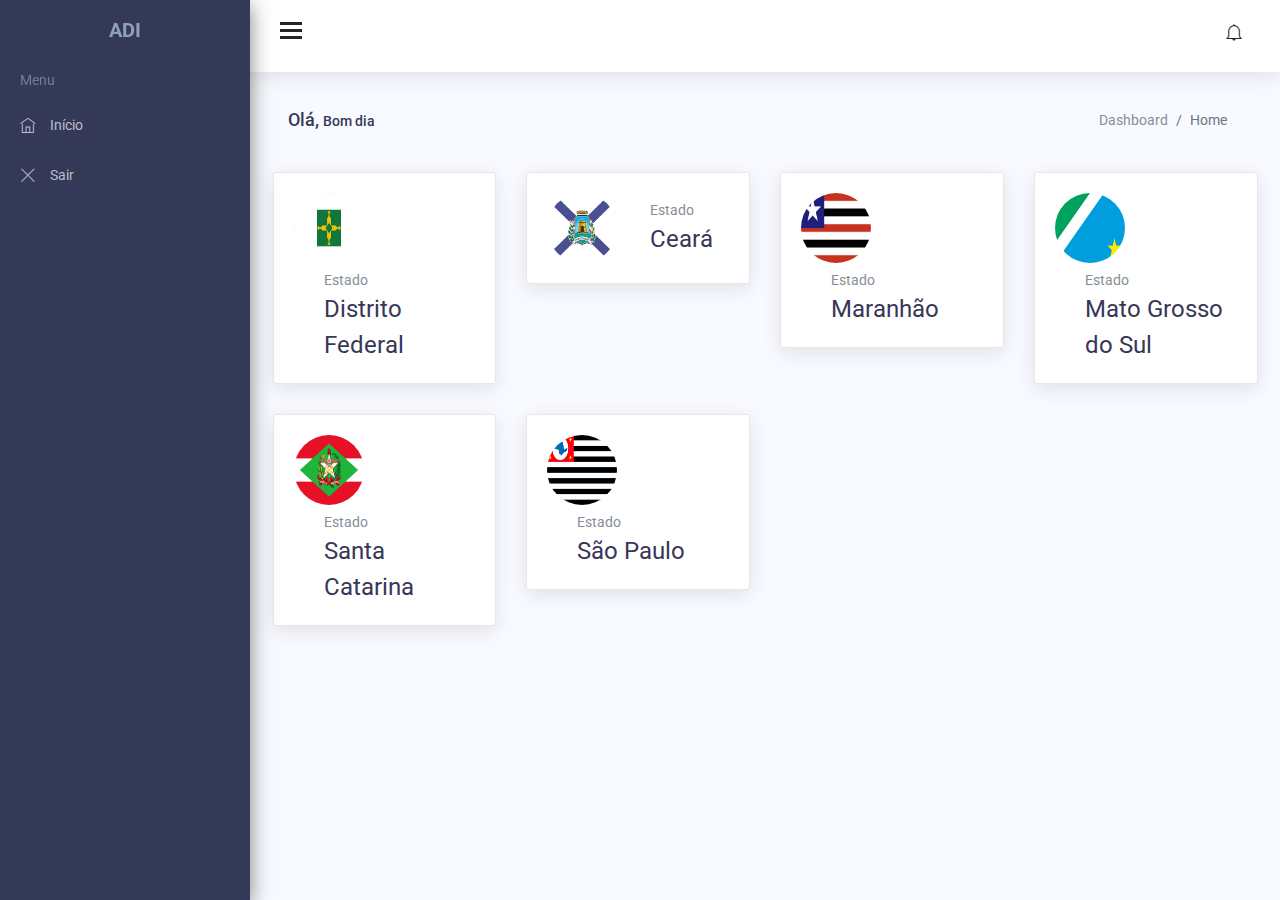
==== index.html @ e2ee2599 "init" ====
<!DOCTYPE html>
<html lang="pt-br">

<head>
    <meta charset="utf-8">
    <meta http-equiv="X-UA-Compatible" content="IE=edge">
    <meta name="viewport" content="width=device-width, initial-scale=1">
    <!-- theme meta -->
    <meta name="theme-name" content="focus" />
    <title>ADI</title>
    <!-- ================= Favicon ================== -->
    <!-- Standard -->
    <link rel="shortcut icon" href="http://placehold.it/64.png/000/fff">
    <!-- Retina iPad Touch Icon-->
    <link rel="apple-touch-icon" sizes="144x144" href="http://placehold.it/144.png/000/fff">
    <!-- Retina iPhone Touch Icon-->
    <link rel="apple-touch-icon" sizes="114x114" href="http://placehold.it/114.png/000/fff">
    <!-- Standard iPad Touch Icon-->
    <link rel="apple-touch-icon" sizes="72x72" href="http://placehold.it/72.png/000/fff">
    <!-- Standard iPhone Touch Icon-->
    <link rel="apple-touch-icon" sizes="57x57" href="http://placehold.it/57.png/000/fff">
    <!-- Styles -->
    <link href="css/lib/calendar2/pignose.calendar.min.css" rel="stylesheet">
    <link href="css/lib/chartist/chartist.min.css" rel="stylesheet">
    <link href="css/lib/font-awesome.min.css" rel="stylesheet">
    <link href="css/lib/themify-icons.css" rel="stylesheet">
    <link href="css/lib/owl.carousel.min.css" rel="stylesheet" />
    <link href="css/lib/owl.theme.default.min.css" rel="stylesheet" />
    <link href="css/lib/weather-icons.css" rel="stylesheet" />
    <link href="css/lib/menubar/sidebar.css" rel="stylesheet">
    <link href="css/lib/bootstrap.min.css" rel="stylesheet">
    <link href="css/lib/helper.css" rel="stylesheet">
    <link href="css/style.css" rel="stylesheet">
</head>

<body>

    <div class="sidebar sidebar-hide-to-small sidebar-shrink sidebar-gestures">
        <div class="nano">
            <div class="nano-content">
                <ul>
                    <div class="logo"><a href="index.html">
                            <!-- <img src="images/logo.png" alt="" /> --><span>ADI</span></a></div>
                    <li class="label">Menu</li>
                    <li><a class="sidebar-sub-toggle"><i class="ti-home"></i> Início</a></li>


                    <li><a><i class="ti-close"></i> Sair</a></li>
                </ul>
            </div>
        </div>
    </div>
    <!-- /# sidebar -->

    <div class="header">
        <div class="container-fluid">
            <div class="row">
                <div class="col-lg-12">
                    <div class="float-left">
                        <div class="hamburger sidebar-toggle">
                            <span class="line"></span>
                            <span class="line"></span>
                            <span class="line"></span>
                        </div>
                    </div>
                    <div class="float-right">
                        <div class="dropdown dib">
                            <div class="header-icon" data-toggle="dropdown">
                                <i class="ti-bell"></i>
                                <div class="drop-down dropdown-menu dropdown-menu-right">
                                    <div class="dropdown-content-heading">
                                        <span class="text-left">Recent Notifications</span>
                                    </div>
                                    <div class="dropdown-content-body">
                                        <ul>
                                            <li>
                                                <a href="#">
                                                    <img class="pull-left m-r-10 avatar-img"
                                                        src="images/avatar/3.jpg" alt="" />
                                                    <div class="notification-content">
                                                        <small class="notification-timestamp pull-right">02:34
                                                            PM</small>
                                                        <div class="notification-heading">Mr. John</div>
                                                        <div class="notification-text">5 members joined today </div>
                                                    </div>
                                                </a>
                                            </li>
                                            <li>
                                                <a href="#">
                                                    <img class="pull-left m-r-10 avatar-img"
                                                        src="images/avatar/3.jpg" alt="" />
                                                    <div class="notification-content">
                                                        <small class="notification-timestamp pull-right">02:34
                                                            PM</small>
                                                        <div class="notification-heading">Mariam</div>
                                                        <div class="notification-text">likes a photo of you</div>
                                                    </div>
                                                </a>
                                            </li>
                                            <li>
                                                <a href="#">
                                                    <img class="pull-left m-r-10 avatar-img"
                                                        src="images/avatar/3.jpg" alt="" />
                                                    <div class="notification-content">
                                                        <small class="notification-timestamp pull-right">02:34
                                                            PM</small>
                                                        <div class="notification-heading">Tasnim</div>
                                                        <div class="notification-text">Hi Teddy, Just wanted to let you
                                                            ...</div>
                                                    </div>
                                                </a>
                                            </li>
                                            <li>
                                                <a href="#">
                                                    <img class="pull-left m-r-10 avatar-img"
                                                        src="images/avatar/3.jpg" alt="" />
                                                    <div class="notification-content">
                                                        <small class="notification-timestamp pull-right">02:34
                                                            PM</small>
                                                        <div class="notification-heading">Mr. John</div>
                                                        <div class="notification-text">Hi Teddy, Just wanted to let you
                                                            ...</div>
                                                    </div>
                                                </a>
                                            </li>
                                            <li class="text-center">
                                                <a href="#" class="more-link">See All</a>
                                            </li>
                                        </ul>
                                    </div>
                                </div>
                            </div>
                        </div>
                        <!-- <div class="dropdown dib">
                            <div class="header-icon" data-toggle="dropdown">
                                <i class="ti-email"></i>
                                <div class="drop-down dropdown-menu dropdown-menu-right">
                                    <div class="dropdown-content-heading">
                                        <span class="text-left">2 New Messages</span>
                                        <a href="email.html">
                                            <i class="ti-pencil-alt pull-right"></i>
                                        </a>
                                    </div>
                                    <div class="dropdown-content-body">
                                        <ul>
                                            <li class="notification-unread">
                                                <a href="#">
                                                    <img class="pull-left m-r-10 avatar-img"
                                                        src="images/avatar/1.jpg" alt="" />
                                                    <div class="notification-content">
                                                        <small class="notification-timestamp pull-right">02:34
                                                            PM</small>
                                                        <div class="notification-heading">Michael Qin</div>
                                                        <div class="notification-text">Hi Teddy, Just wanted to let you
                                                            ...</div>
                                                    </div>
                                                </a>
                                            </li>
                                            <li class="notification-unread">
                                                <a href="#">
                                                    <img class="pull-left m-r-10 avatar-img"
                                                        src="images/avatar/2.jpg" alt="" />
                                                    <div class="notification-content">
                                                        <small class="notification-timestamp pull-right">02:34
                                                            PM</small>
                                                        <div class="notification-heading">Mr. John</div>
                                                        <div class="notification-text">Hi Teddy, Just wanted to let you
                                                            ...</div>
                                                    </div>
                                                </a>
                                            </li>
                                            <li>
                                                <a href="#">
                                                    <img class="pull-left m-r-10 avatar-img"
                                                        src="images/avatar/3.jpg" alt="" />
                                                    <div class="notification-content">
                                                        <small class="notification-timestamp pull-right">02:34
                                                            PM</small>
                                                        <div class="notification-heading">Michael Qin</div>
                                                        <div class="notification-text">Hi Teddy, Just wanted to let you
                                                            ...</div>
                                                    </div>
                                                </a>
                                            </li>
                                            <li>
                                                <a href="#">
                                                    <img class="pull-left m-r-10 avatar-img"
                                                        src="images/avatar/2.jpg" alt="" />
                                                    <div class="notification-content">
                                                        <small class="notification-timestamp pull-right">02:34
                                                            PM</small>
                                                        <div class="notification-heading">Mr. John</div>
                                                        <div class="notification-text">Hi Teddy, Just wanted to let you
                                                            ...</div>
                                                    </div>
                                                </a>
                                            </li>
                                            <li class="text-center">
                                                <a href="#" class="more-link">See All</a>
                                            </li>
                                        </ul>
                                    </div>
                                </div>
                            </div>
                        </div>
                        <div class="dropdown dib">
                            <div class="header-icon" data-toggle="dropdown">
                                <span class="user-avatar">John
                                    <i class="ti-angle-down f-s-10"></i>
                                </span>
                                <div class="drop-down dropdown-profile dropdown-menu dropdown-menu-right">
                                    <div class="dropdown-content-heading">
                                        <span class="text-left">Upgrade Now</span>
                                        <p class="trial-day">30 Days Trail</p>
                                    </div>
                                    <div class="dropdown-content-body">
                                        <ul>
                                            <li>
                                                <a href="#">
                                                    <i class="ti-user"></i>
                                                    <span>Profile</span>
                                                </a>
                                            </li>

                                            <li>
                                                <a href="#">
                                                    <i class="ti-email"></i>
                                                    <span>Inbox</span>
                                                </a>
                                            </li>
                                            <li>
                                                <a href="#">
                                                    <i class="ti-settings"></i>
                                                    <span>Setting</span>
                                                </a>
                                            </li>

                                            <li>
                                                <a href="#">
                                                    <i class="ti-lock"></i>
                                                    <span>Lock Screen</span>
                                                </a>
                                            </li>
                                            <li>
                                                <a href="#">
                                                    <i class="ti-power-off"></i>
                                                    <span>Logout</span>
                                                </a>
                                            </li>
                                        </ul>
                                    </div>
                                </div>
                            </div>
                        </div> -->
                    </div>
                </div>
            </div>
        </div>
    </div>


    <div class="content-wrap">
        <div class="main">
            <div class="container-fluid">
                <div class="row">
                    <div class="col-lg-8 p-r-0 title-margin-right">
                        <div class="page-header">
                            <div class="page-title">
                                <h1>Olá, <span>Bom dia</span></h1>
                            </div>
                        </div>
                    </div>
                    <!-- /# column -->
                    <div class="col-lg-4 p-l-0 title-margin-left">
                        <div class="page-header">
                            <div class="page-title">
                                <ol class="breadcrumb">
                                    <li class="breadcrumb-item"><a href="#">Dashboard</a></li>
                                    <li class="breadcrumb-item active">Home</li>
                                </ol>
                            </div>
                        </div>
                    </div>
                    <!-- /# column -->
                </div>
                <!-- /# row -->
                <section id="main-content">
                    <div class="row">
                        <div class="col-lg-3">
                            <div class="card">
                                <div class="stat-widget-one">
                                    <a href="" data-toggle="modal" data-target="#exampleModal"><div class="stat-icon dib"><img src="./images/bandeiras/brasilia.jpg" alt="" height="70" width="70" style="border-radius: 50%;"></div></a>
                                    <div class="stat-content dib">
                                        <div class="stat-text">Estado</div>
                                        <div class="stat-digit">Distrito Federal</div>
                                    </div>
                                </div>
                            </div>
                        </div>
                        <div class="col-lg-3">
                            <div class="card">
                                <div class="stat-widget-one">
                                    <a href="" data-toggle="modal" data-target="#exampleModal2"><div class="stat-icon dib"><img src="./images/bandeiras/fortaleza.png" alt="" height="70" width="70" style="border-radius: 50%;"></div></a>
                                    <div class="stat-content dib">
                                        <div class="stat-text">Estado</div>
                                        <div class="stat-digit">Ceará</div>
                                    </div>
                                </div>
                            </div>
                        </div>
                        <div class="col-lg-3">
                            <div class="card">
                                <div class="stat-widget-one">
                                    <a href="" data-toggle="modal" data-target="#exampleModal"><div class="stat-icon dib"><img src="./images/bandeiras/maranhao.png" alt="" height="70" width="70" style="border-radius: 50%;"></div></a>
                                    <div class="stat-content dib">
                                        <div class="stat-text">Estado</div>
                                        <div class="stat-digit">Maranhão</div>
                                    </div>
                                </div>
                            </div>
                        </div>
                        <div class="col-lg-3">
                            <div class="card">
                                <div class="stat-widget-one">
                                    <a href="" data-toggle="modal" data-target="#exampleModal"><div class="stat-icon dib"><img src="./images/bandeiras/matogrosso.png" alt="" height="70" width="70" style="border-radius: 50%;"></div></a>
                                    <div class="stat-content dib">
                                        <div class="stat-text">Estado</div>
                                        <div class="stat-digit">Mato Grosso do Sul</div>
                                    </div>
                                </div>
                            </div>
                        </div>
                        <div class="col-lg-3">
                            <div class="card">
                                <div class="stat-widget-one">
                                    <a href="" data-toggle="modal" data-target="#exampleModal"><div class="stat-icon dib"><img src="./images/bandeiras/santacatarina.jpg" alt="" height="70" width="70" style="border-radius: 50%;"></div></a>
                                    <div class="stat-content dib">
                                        <div class="stat-text">Estado</div>
                                        <div class="stat-digit">Santa Catarina</div>
                                    </div>
                                </div>
                            </div>
                        </div>
                        <div class="col-lg-3">
                            <div class="card">
                                <div class="stat-widget-one">
                                    <a href="" data-toggle="modal" data-target="#exampleModal"><div class="stat-icon dib"><img src="./images/bandeiras/saopaulo.png" alt="" height="70" width="70" style="border-radius: 50%;"></div></a>
                                    <div class="stat-content dib">
                                        <div class="stat-text">Estado</div>
                                        <div class="stat-digit">São Paulo</div>
                                    </div>
                                </div>
                            </div>
                        </div>
                    </div>
                    <!-- <div class="row">
                        <div class="col-lg-8">
                            <div class="card">
                                <div class="card-title">
                                    <h4>Fee Collections and Expenses</h4>

                                </div>
                                <div class="card-body">
                                    <div class="ct-bar-chart m-t-30"></div>
                                </div>
                            </div>
                        </div>

                        <div class="col-lg-4">
                            <div class="card">

                                <div class="card-body">
                                    <div class="ct-pie-chart"></div>
                                </div>
                            </div>
                        </div>
                    </div> -->
                    <!-- <div class="row">
                        <div class="col-lg-4">
                            <div class="row">
                                <div class="col-lg-12">
                                    <div class="card bg-primary">
                                        <div class="weather-widget">
                                            <div id="weather-one" class="weather-one p-22"></div>
                                        </div>
                                    </div>
                                </div>
                                <div class="col-lg-12">
                                    <div class="card">
                                        <div class="testimonial-widget-one p-17">
                                            <div class="testimonial-widget-one owl-carousel owl-theme">
                                                <div class="item">
                                                    <div class="testimonial-content">
                                                        <div class="testimonial-text">
                                                            <i class="fa fa-quote-left"></i> Lorem ipsum dolor sit amet,
                                                            consectetur adipisicing elit, sed do eiusmod tempor
                                                            incididunt ut labore et dolore magna aliqua. Ut enim ad
                                                            minim veniam, quis
                                                            nostrud exercitation <i class="fa fa-quote-right"></i>
                                                        </div>
                                                        <img class="testimonial-author-img"
                                                            src="images/avatar/1.jpg" alt="" />
                                                        <div class="testimonial-author">TYRION LANNISTER</div>
                                                        <div class="testimonial-author-position">Founder-Ceo. Dell Corp
                                                        </div>
                                                    </div>
                                                </div>
                                                <div class="item">
                                                    <div class="testimonial-content">
                                                        <div class="testimonial-text">
                                                            <i class="fa fa-quote-left"></i> Lorem ipsum dolor sit amet,
                                                            consectetur adipisicing elit, sed do eiusmod tempor
                                                            incididunt ut labore et dolore magna aliqua. Ut enim ad
                                                            minim veniam, quis
                                                            nostrud exercitation <i class="fa fa-quote-right"></i>
                                                        </div>
                                                        <img class="testimonial-author-img"
                                                            src="images/avatar/1.jpg" alt="" />
                                                        <div class="testimonial-author">TYRION LANNISTER</div>
                                                        <div class="testimonial-author-position">Founder-Ceo. Dell Corp
                                                        </div>
                                                    </div>
                                                </div>
                                                <div class="item">
                                                    <div class="testimonial-content">
                                                        <div class="testimonial-text">
                                                            <i class="fa fa-quote-left"></i> Lorem ipsum dolor sit amet,
                                                            consectetur adipisicing elit, sed do eiusmod tempor
                                                            incididunt ut labore et dolore magna aliqua. Ut enim ad
                                                            minim veniam, quis
                                                            nostrud exercitation <i class="fa fa-quote-right"></i>
                                                        </div>
                                                        <img class="testimonial-author-img"
                                                            src="images/avatar/1.jpg" alt="" />
                                                        <div class="testimonial-author">TYRION LANNISTER</div>
                                                        <div class="testimonial-author-position">Founder-Ceo. Dell Corp
                                                        </div>
                                                    </div>
                                                </div>
                                                <div class="item">
                                                    <div class="testimonial-content">
                                                        <div class="testimonial-text">
                                                            <i class="fa fa-quote-left"></i> Lorem ipsum dolor sit amet,
                                                            consectetur adipisicing elit, sed do eiusmod tempor
                                                            incididunt ut labore et dolore magna aliqua. Ut enim ad
                                                            minim veniam, quis
                                                            nostrud exercitation <i class="fa fa-quote-right"></i>
                                                        </div>
                                                        <img class="testimonial-author-img"
                                                            src="images/avatar/1.jpg" alt="" />
                                                        <div class="testimonial-author">TYRION LANNISTER</div>
                                                        <div class="testimonial-author-position">Founder-Ceo. Dell Corp
                                                        </div>
                                                    </div>
                                                </div>
                                                <div class="item">
                                                    <div class="testimonial-content">
                                                        <div class="testimonial-text">
                                                            <i class="fa fa-quote-left"></i> Lorem ipsum dolor sit amet,
                                                            consectetur adipisicing elit, sed do eiusmod tempor
                                                            incididunt ut labore et dolore magna aliqua. Ut enim ad
                                                            minim veniam, quis
                                                            nostrud exercitation <i class="fa fa-quote-right"></i>
                                                        </div>
                                                        <img class="testimonial-author-img"
                                                            src="images/avatar/1.jpg" alt="" />
                                                        <div class="testimonial-author">TYRION LANNISTER</div>
                                                        <div class="testimonial-author-position">Founder-Ceo. Dell Corp
                                                        </div>
                                                    </div>
                                                </div>
                                                <div class="item">
                                                    <div class="testimonial-content">
                                                        <div class="testimonial-text">
                                                            <i class="fa fa-quote-left"></i> Lorem ipsum dolor sit amet,
                                                            consectetur adipisicing elit, sed do eiusmod tempor
                                                            incididunt ut labore et dolore magna aliqua. Ut enim ad
                                                            minim veniam, quis
                                                            nostrud exercitation <i class="fa fa-quote-right"></i>
                                                        </div>
                                                        <img class="testimonial-author-img"
                                                            src="images/avatar/1.jpg" alt="" />
                                                        <div class="testimonial-author">TYRION LANNISTER</div>
                                                        <div class="testimonial-author-position">Founder-Ceo. Dell Corp
                                                        </div>
                                                    </div>
                                                </div>
                                            </div>
                                        </div>
                                    </div>

                                </div>
                            </div>
                        </div>
                        
                        <div class="col-lg-8">
                            <div class="card">
                                <div class="card-title pr">
                                    <h4>All Exam Result</h4>

                                </div>
                                <div class="card-body">
                                    <div class="table-responsive">
                                        <table class="table student-data-table m-t-20">
                                            <thead>
                                                <tr>
                                                    <th><label><input type="checkbox" value=""></label>Exam Name</th>
                                                    <th>Subject</th>
                                                    <th>Grade Point</th>
                                                    <th>Percent Form</th>
                                                    <th>Percent Upto</th>
                                                    <th>Date</th>
                                                </tr>
                                            </thead>
                                            <tbody>
                                                <tr>
                                                    <td>Class Test</td>
                                                    <td>Mathmatics</td>
                                                    <td>
                                                        4.00
                                                    </td>
                                                    <td>
                                                        95.00
                                                    </td>
                                                    <td>
                                                        100
                                                    </td>
                                                    <td>20/04/2017</td>
                                                </tr>
                                                <tr>
                                                    <td>Class Test</td>
                                                    <td>Mathmatics</td>
                                                    <td>
                                                        4.00
                                                    </td>
                                                    <td>
                                                        95.00
                                                    </td>
                                                    <td>
                                                        100
                                                    </td>
                                                    <td>20/04/2017</td>
                                                </tr>
                                                <tr>
                                                    <td>Class Test</td>
                                                    <td>English</td>
                                                    <td>
                                                        4.00
                                                    </td>
                                                    <td>
                                                        95.00
                                                    </td>
                                                    <td>
                                                        100
                                                    </td>
                                                    <td>20/04/2017</td>
                                                </tr>
                                                <tr>
                                                    <td>Class Test</td>
                                                    <td>Bangla</td>
                                                    <td>
                                                        4.00
                                                    </td>
                                                    <td>
                                                        95.00
                                                    </td>
                                                    <td>
                                                        100
                                                    </td>
                                                    <td>20/04/2017</td>
                                                </tr>
                                                <tr>
                                                    <td>Class Test</td>
                                                    <td>Mathmatics</td>
                                                    <td>
                                                        4.00
                                                    </td>
                                                    <td>
                                                        95.00
                                                    </td>
                                                    <td>
                                                        100
                                                    </td>
                                                    <td>20/04/2017</td>
                                                </tr>
                                                <tr>
                                                    <td>Class Test</td>
                                                    <td>English</td>
                                                    <td>
                                                        4.00
                                                    </td>
                                                    <td>
                                                        95.00
                                                    </td>
                                                    <td>
                                                        100
                                                    </td>
                                                    <td>20/04/2017</td>
                                                </tr>
                                                <tr>
                                                    <td>Class Test</td>
                                                    <td>Mathmatics</td>
                                                    <td>
                                                        4.00
                                                    </td>
                                                    <td>
                                                        95.00
                                                    </td>
                                                    <td>
                                                        100
                                                    </td>
                                                    <td>20/04/2017</td>
                                                </tr>
                                            </tbody>
                                        </table>
                                    </div>
                                </div>
                            </div>
                        </div>
                        
                    </div> -->
                    
                    <!-- <div class="row">
                        <div class="col-lg-3">
                            <div class="card p-0">
                                <div class="stat-widget-three home-widget-three">
                                    <div class="stat-icon bg-facebook">
                                        <i class="ti-facebook"></i>
                                    </div>
                                    <div class="stat-content">
                                        <div class="stat-digit">8,268</div>
                                        <div class="stat-text">Likes</div>
                                    </div>
                                </div>
                            </div>
                        </div>
                        <div class="col-lg-3">
                            <div class="card p-0">
                                <div class="stat-widget-three home-widget-three">
                                    <div class="stat-icon bg-youtube">
                                        <i class="ti-youtube"></i>
                                    </div>
                                    <div class="stat-content">
                                        <div class="stat-digit">12,545</div>
                                        <div class="stat-text">Subscribes</div>
                                    </div>
                                </div>
                            </div>
                        </div>
                        <div class="col-lg-3">
                            <div class="card p-0">
                                <div class="stat-widget-three home-widget-three">
                                    <div class="stat-icon bg-twitter">
                                        <i class="ti-twitter"></i>
                                    </div>
                                    <div class="stat-content">
                                        <div class="stat-digit">7,982</div>
                                        <div class="stat-text">Tweets</div>
                                    </div>
                                </div>
                            </div>
                        </div>
                        <div class="col-lg-3">
                            <div class="card p-0">
                                <div class="stat-widget-three home-widget-three">
                                    <div class="stat-icon bg-danger">
                                        <i class="ti-linkedin"></i>
                                    </div>
                                    <div class="stat-content">
                                        <div class="stat-digit">9,658</div>
                                        <div class="stat-text">Followers</div>
                                    </div>
                                </div>
                            </div>
                        </div>
                        <div class="col-lg-3">
                            <div class="card p-0">
                                <div class="stat-widget-three home-widget-three">
                                    <div class="stat-icon bg-danger">
                                        <i class="ti-linkedin"></i>
                                    </div>
                                    <div class="stat-content">
                                        <div class="stat-digit">9,658</div>
                                        <div class="stat-text">Followers</div>
                                    </div>
                                </div>
                            </div>
                        </div>
                        <div class="col-lg-3">
                            <div class="card p-0">
                                <div class="stat-widget-three home-widget-three">
                                    <div class="stat-icon bg-danger">
                                        <i class="ti-linkedin"></i>
                                    </div>
                                    <div class="stat-content">
                                        <div class="stat-digit">9,658</div>
                                        <div class="stat-text">Followers</div>
                                    </div>
                                </div>
                            </div>
                        </div>
                    </div> -->
                    <!-- <div class="row">
                        <div class="col-lg-4">
                            <div class="card">
                                <div class="card-body">
                                    <div class="year-calendar"></div>
                                </div>
                            </div>
                            
                        </div>
                        
                        <div class="col-lg-4">
                            <div class="card">
                                <div class="card-title">
                                    <h4>Notice Board </h4>

                                </div>
                                <div class="recent-comment m-t-15">
                                    <div class="media">
                                        <div class="media-left">
                                            <a href="#"><img class="media-object" src="images/avatar/1.jpg"
                                                    alt="..."></a>
                                        </div>
                                        <div class="media-body">
                                            <h4 class="media-heading color-primary">john doe</h4>
                                            <p>Cras sit amet nibh libero, in gravida nulla.</p>
                                            <p class="comment-date">10 min ago</p>
                                        </div>
                                    </div>
                                    <div class="media">
                                        <div class="media-left">
                                            <a href="#"><img class="media-object" src="images/avatar/2.jpg"
                                                    alt="..."></a>
                                        </div>
                                        <div class="media-body">
                                            <h4 class="media-heading color-success">Mr. John</h4>
                                            <p>Cras sit amet nibh libero, in gravida nulla.</p>
                                            <p class="comment-date">1 hour ago</p>
                                        </div>
                                    </div>
                                    <div class="media">
                                        <div class="media-left">
                                            <a href="#"><img class="media-object" src="images/avatar/3.jpg"
                                                    alt="..."></a>
                                        </div>
                                        <div class="media-body">
                                            <h4 class="media-heading color-danger">Mr. John</h4>
                                            <p>Cras sit amet nibh libero, in gravida nulla.</p>
                                            <div class="comment-date">Yesterday</div>
                                        </div>
                                    </div>
                                    <div class="media">
                                        <div class="media-left">
                                            <a href="#"><img class="media-object" src="images/avatar/1.jpg"
                                                    alt="..."></a>
                                        </div>
                                        <div class="media-body">
                                            <h4 class="media-heading color-primary">john doe</h4>
                                            <p>Cras sit amet nibh libero, in gravida nulla.</p>
                                            <p class="comment-date">10 min ago</p>
                                        </div>
                                    </div>
                                    <div class="media">
                                        <div class="media-left">
                                            <a href="#"><img class="media-object" src="images/avatar/2.jpg"
                                                    alt="..."></a>
                                        </div>
                                        <div class="media-body">
                                            <h4 class="media-heading color-success">Mr. John</h4>
                                            <p>Cras sit amet nibh libero, in gravida nulla.</p>
                                            <p class="comment-date">1 hour ago</p>
                                        </div>
                                    </div>
                                    <div class="media no-border">
                                        <div class="media-left">
                                            <a href="#"><img class="media-object" src="images/avatar/3.jpg"
                                                    alt="..."></a>
                                        </div>
                                        <div class="media-body">
                                            <h4 class="media-heading color-info">Mr. John</h4>
                                            <p>Cras sit amet nibh libero, in gravida nulla.</p>
                                            <div class="comment-date">Yesterday</div>
                                        </div>
                                    </div>
                                </div>
                            </div>
                            
                        </div>
                        
                        <div class="col-lg-4">
                            <div class="card">
                                <div class="card-title">
                                    <h4>Timeline</h4>

                                </div>
                                <div class="card-body">
                                    <ul class="timeline">
                                        <li>
                                            <div class="timeline-badge primary"><i class="fa fa-smile-o"></i></div>
                                            <div class="timeline-panel">
                                                <div class="timeline-heading">
                                                    <h5 class="timeline-title">School promote video sharing</h5>
                                                </div>
                                                <div class="timeline-body">
                                                    <p>10 minutes ago</p>
                                                </div>
                                            </div>
                                        </li>
                                        <li>
                                            <div class="timeline-badge warning"><i class="fa fa-sun-o"></i></div>
                                            <div class="timeline-panel">
                                                <div class="timeline-heading">
                                                    <h5 class="timeline-title">Ready our school website and online
                                                        service</h5>
                                                </div>
                                                <div class="timeline-body">
                                                    <p>20 minutes ago</p>
                                                </div>
                                            </div>
                                        </li>
                                        <li>
                                            <div class="timeline-badge danger"><i class="fa fa-times-circle-o"></i>
                                            </div>
                                            <div class="timeline-panel">
                                                <div class="timeline-heading">
                                                    <h5 class="timeline-title">Routine pubish our website form
                                                        10/03/2017 </h5>
                                                </div>
                                                <div class="timeline-body">
                                                    <p>30 minutes ago</p>
                                                </div>
                                            </div>
                                        </li>
                                        <li>
                                            <div class="timeline-badge success"><i class="fa fa-check-circle-o"></i>
                                            </div>
                                            <div class="timeline-panel">
                                                <div class="timeline-heading">
                                                    <h5 class="timeline-title">Principle quotation publish our website
                                                    </h5>
                                                </div>
                                                <div class="timeline-body">
                                                    <p>15 minutes ago</p>
                                                </div>
                                            </div>
                                        </li>
                                        <li>
                                            <div class="timeline-badge warning"><i class="fa fa-sun-o"></i></div>
                                            <div class="timeline-panel">
                                                <div class="timeline-heading">
                                                    <h5 class="timeline-title">Class schedule publish our website</h5>
                                                </div>
                                                <div class="timeline-body">
                                                    <p>20 minutes ago</p>
                                                </div>
                                            </div>
                                        </li>
                                    </ul>
                                </div>
                            </div>
                            
                        </div>
                    </div>
                   

                    <div class="row">
                        <div class="col-lg-4">
                            <div class="card">
                                <div class="card-title">
                                    <h4>Task</h4>

                                </div>
                                <div class="todo-list">
                                    <div class="tdl-holder">
                                        <div class="tdl-content">
                                            <ul>
                                                <li>
                                                    <label>
                                                        <input type="checkbox"><i></i><span>22,Dec Publish The Final
                                                            Exam Result</span>
                                                        <a href='#' class="ti-close"></a>
                                                    </label>
                                                </li>
                                                <li>
                                                    <label>
                                                        <input type="checkbox" checked><i></i><span>First Jan Start Our
                                                            School</span>
                                                        <a href='#' class="ti-close"></a>
                                                    </label>
                                                </li>
                                                <li>
                                                    <label>
                                                        <input type="checkbox"><i></i><span>Recently Our Maganement
                                                            Programme Start</span>
                                                        <a href='#' class="ti-close"></a>
                                                    </label>
                                                </li>
                                                <li>
                                                    <label>
                                                        <input type="checkbox" checked><i></i><span>Check out some
                                                            Popular courses</span>
                                                        <a href='#' class="ti-close"></a>
                                                    </label>
                                                </li>

                                                <li>
                                                    <label>
                                                        <input type="checkbox" checked><i></i><span>First Jan Start Our
                                                            School</span>
                                                        <a href='#' class="ti-close"></a>
                                                    </label>
                                                </li>
                                                <li>
                                                    <label>
                                                        <input type="checkbox" checked><i></i><span>Connect with one new
                                                            person</span>
                                                        <a href='#' class="ti-close"></a>
                                                    </label>
                                                </li>
                                            </ul>
                                        </div>
                                        <input type="text" class="tdl-new form-control"
                                            placeholder="Write new item and hit 'Enter'...">
                                    </div>
                                </div>
                            </div>
                        </div>
                        <div class="col-lg-8">
                            <div class="card">
                                <div class="card-title pr">
                                    <h4>All Expense</h4>

                                </div>
                                <div class="card-body">
                                    <div class="table-responsive">
                                        <table class="table student-data-table m-t-20">
                                            <thead>
                                                <tr>
                                                    <th><label><input type="checkbox" value=""></label>ID</th>
                                                    <th>Expense Type</th>
                                                    <th>Amount</th>
                                                    <th>Status</th>
                                                    <th>Email</th>
                                                    <th>Date</th>
                                                </tr>
                                            </thead>
                                            <tbody>
                                                <tr>
                                                    <td><label><input type="checkbox" value=""></label>#2901</td>
                                                    <td>
                                                        Salary
                                                    </td>
                                                    <td>
                                                        $2000
                                                    </td>
                                                    <td>
                                                        <span class="badge badge-primary">Paid</span>
                                                    </td>
                                                    <td>
                                                        edumin@gmail.com
                                                    </td>
                                                    <td>
                                                        10/05/2017
                                                    </td>
                                                </tr>
                                                <tr>
                                                    <td><label><input type="checkbox" value=""></label>#2901</td>
                                                    <td>
                                                        Salary
                                                    </td>
                                                    <td>
                                                        $2000
                                                    </td>
                                                    <td>
                                                        <span class="badge badge-warning">Pending</span>
                                                    </td>
                                                    <td>
                                                        edumin@gmail.com
                                                    </td>
                                                    <td>
                                                        10/05/2017
                                                    </td>
                                                </tr>
                                                <tr>
                                                    <td><label><input type="checkbox" value=""></label>#2901</td>
                                                    <td>
                                                        Salary
                                                    </td>
                                                    <td>
                                                        $2000
                                                    </td>
                                                    <td>
                                                        <span class="badge badge-primary">Paid</span>
                                                    </td>
                                                    <td>
                                                        edumin@gmail.com
                                                    </td>
                                                    <td>
                                                        10/05/2017
                                                    </td>
                                                </tr>
                                                <tr>
                                                    <td><label><input type="checkbox" value=""></label>#2901</td>
                                                    <td>
                                                        Salary
                                                    </td>
                                                    <td>
                                                        $2000
                                                    </td>
                                                    <td>
                                                        <span class="badge badge-danger">Due</span>
                                                    </td>
                                                    <td>
                                                        edumin@gmail.com
                                                    </td>
                                                    <td>
                                                        10/05/2017
                                                    </td>
                                                </tr>
                                                <tr>
                                                    <td><label><input type="checkbox" value=""></label>#2901</td>
                                                    <td>
                                                        Salary
                                                    </td>
                                                    <td>
                                                        $2000
                                                    </td>
                                                    <td>
                                                        <span class="badge badge-primary">Paid</span>
                                                    </td>
                                                    <td>
                                                        edumin@gmail.com
                                                    </td>
                                                    <td>
                                                        10/05/2017
                                                    </td>
                                                </tr>
                                            </tbody>
                                        </table>
                                    </div>
                                </div>
                            </div>
                        </div>
                        
                    </div> -->


                    <!-- <div class="row">
                        <div class="col-lg-12">
                            <div class="footer">
                                <p>2018 © Admin Board. - <a href="#">example.com</a></p>
                            </div>
                        </div>
                    </div> -->
                </section>
            </div>
        </div>
    </div>

    <!-- Button trigger modal -->
    <!-- <button type="button" class="btn btn-primary" data-toggle="modal" data-target="#exampleModal">Launch demo modal</button> -->
    
    <!-- Modal -->
    <div class="modal fade" id="exampleModal" tabindex="-1" role="dialog" aria-labelledby="exampleModalLabel" aria-hidden="true">
        <div class="modal-dialog" role="document">
        <div class="modal-content">
            <div class="modal-header">
            <h5 class="modal-title" id="exampleModalLabel">Departamentos</h5>
            <button type="button" class="close" data-dismiss="modal" aria-label="Close">
                <span aria-hidden="true">&times;</span>
            </button>
            </div>
            <div class="modal-footer">
                <button type="button" class="btn btn-primary" id="gotoAluguel">Aluguel</button>
            </div>
        </div>
        </div>
    </div>

    <div class="modal fade" id="exampleModal2" tabindex="-1" role="dialog" aria-labelledby="exampleModalLabel" aria-hidden="true">
        <div class="modal-dialog" role="document">
        <div class="modal-content">
            <div class="modal-header">
            <h5 class="modal-title" id="exampleModalLabel">Departamentos</h5>
            <button type="button" class="close" data-dismiss="modal" aria-label="Close">
                <span aria-hidden="true">&times;</span>
            </button>
            </div>
            <div class="modal-footer">
            <button type="button" class="btn btn-primary">Almoxarife</button>
            <button type="button" class="btn btn-primary" id="gotoAluguel">Aluguel</button>
            </div>
        </div>
        </div>
    </div>

    <!-- jquery vendor -->
    <script src="./js/lib/jquery.min.js"></script>
    <script src="./js/lib/jquery.nanoscroller.min.js"></script>
    <!-- nano scroller -->
    <script src="./js/lib/menubar/sidebar.js"></script>
    <script src="./js/lib/preloader/pace.min.js"></script>
    <!-- sidebar -->

    <script src="./js/lib/bootstrap.min.js"></script>
    <script src="./js/scripts.js"></script>
    <!-- bootstrap -->

    <script src="./js/lib/calendar-2/moment.latest.min.js"></script>
    <script src="./js/lib/calendar-2/pignose.calendar.min.js"></script>
    <script src="./js/lib/calendar-2/pignose.init.js"></script>


    <script src="./js/lib/weather/jquery.simpleWeather.min.js"></script>
    <script src="./js/lib/weather/weather-init.js"></script>
    <script src="./js/lib/circle-progress/circle-progress.min.js"></script>
    <script src="./js/lib/circle-progress/circle-progress-init.js"></script>
    <script src="./js/lib/chartist/chartist.min.js"></script>
    <script src="./js/lib/sparklinechart/jquery.sparkline.min.js"></script>
    <script src="./js/lib/sparklinechart/sparkline.init.js"></script>
    <script src="./js/lib/owl-carousel/owl.carousel.min.js"></script>
    <script src="./js/lib/owl-carousel/owl.carousel-init.js"></script>
    <!-- scripit init-->
    <script src="./js/dashboard2.js"></script>

    <script>

        var btn = document.getElementById("gotoAluguel")
        btn.addEventListener("click", function() {
            window.location.href = "./aluguel.html"
        })
    </script>
</body>

</html>
---- css/lib/calendar2/pignose.calendar.min.css ----
[class*=" icon-"], [class^=icon-] {
    font-family: fontawesome;
    speak: none;
    font-style: normal;
    font-weight: 400;
    font-variant: normal;
    text-transform: none;
    line-height: 1;
    -webkit-font-smoothing: antialiased;
    -moz-osx-font-smoothing: grayscale;
}

.calendar {
    float: none;
    !important
}

.icon-arrow-left:before {
    content: '\f104';
}

.icon-arrow-right:before {
    content: '\f105'
}

.pignose-calendar {
    width: 100%;
    background-color: #fff;
    border: 1px solid #d8d8d8;
    font-size: 100%;
}

.pignose-calendar .pignose-calendar-top {
    padding: 2.6em 0;
    background-color: #fafafa;
    border-bottom: 1px solid #e2e2e2;
    position: relative;
    overflow: hidden
}

.pignose-calendar .pignose-calendar-top .pignose-calendar-top-date {
    position: absolute;
    top: 0;
    left: 0;
    width: 100%;
    height: 100%;
    padding: 1.8em 0;
    text-align: center;
    text-transform: uppercase;
    box-sizing: border-box;
    -o-box-sizing: border-box;
    -moz-box-sizing: border-box;
    -webkit-box-sizing: border-box
}

.pignose-calendar .pignose-calendar-top .pignose-calendar-top-month, .pignose-calendar .pignose-calendar-top .pignose-calendar-top-year {
    display: block;
    text-align: center
}

.pignose-calendar .pignose-calendar-top .pignose-calendar-top-year {
    font-size: 115%;
    color: rgba(0, 0, 0, .5);
}

.pignose-calendar .pignose-calendar-top .pignose-calendar-top-month {
    margin-bottom: .4em;
    font-size: 130%;
    font-weight: 600;
    text-transform: capitalize;
}

.pignose-calendar .pignose-calendar-top .pignose-calendar-top-nav {
    display: inline-block;
    width: 1.6em;
    height: 1.6em;
    position: relative;
    z-index: 5;
    text-decoration: none
}

.pignose-calendar .pignose-calendar-top .pignose-calendar-top-nav .pignose-calendar-top-value {
    display: inline-block;
    color: #777;
    font-size: 115%;
    font-weight: 600;
    vertical-align: middle;
    margin-top: -10px
}

.pignose-calendar .pignose-calendar-top .pignose-calendar-top-nav .pignose-calendar-top-icon {
    color: #555;
    font-size: 160%;
}

.pignose-calendar .pignose-calendar-top .pignose-calendar-top-nav.pignose-calendar-top-prev {
    float: left;
    margin-left: 1.6em
}

.pignose-calendar .pignose-calendar-top .pignose-calendar-top-nav.pignose-calendar-top-next {
    float: right;
    margin-right: 1.6em
}

.pignose-calendar .pignose-calendar-top .pignose-calendar-top-nav.pignose-calendar-top-prev .pignose-calendar-top-value {
    margin-left: .2em
}

.pignose-calendar .pignose-calendar-top .pignose-calendar-top-nav.pignose-calendar-top-next .pignose-calendar-top-value {
    margin-right: .2em
}

.pignose-calendar .pignose-calendar-header {
    padding: 0;
    margin-top: 0;
    font-weight: 600;
    overflow: hidden
}

.pignose-calendar .pignose-calendar-body {
    padding: 1.2em
}

.pignose-calendar .pignose-calendar-header .pignose-calendar-week {
    float: left;
    width: 14%;
    height: 1.8em;
    text-align: center;
    line-height: 2.8em;
    -webkit-box-sizing: border-box;
    box-sizing: border-box;
    text-transform: capitalize;
}

.pignose-calendar .pignose-calendar-header .pignose-calendar-week.pignose-calendar-week-sat, .pignose-calendar .pignose-calendar-header .pignose-calendar-week.pignose-calendar-week-sun {
    color: #fa4832
}

.pignose-calendar .pignose-calendar-header .pignose-calendar-week:last-child {
    width: 14.32%
}

.pignose-calendar .pignose-calendar-body .pignose-calendar-row {
    overflow: hidden
}

.pignose-calendar-unit {
    float: left;
    display: block;
    height: 3.8em;
    width: 14.28%;
    text-align: center;
    line-height: 2.8em;
    -webkit-box-sizing: border-box;
    box-sizing: border-box
}

.pignose-calendar-unit .pignose-calendar-button-schedule-container {
    line-height: .5em
}

.pignose-calendar-unit .pignose-calendar-button-schedule-container .pignose-calendar-button-schedule-pin {
    display: inline-block;
    background-color: #777;
    width: .5em;
    height: .5em;
    border-radius: 50%;
    margin-right: .2em
}

.pignose-calendar-unit .pignose-calendar-button-schedule-container .pignose-calendar-button-schedule-pin:last-child {
    margin-right: 0
}

.pignose-calendar-unit a {
    display: inline-block;
    width: 100%;
    height: 2.4em;
    border-radius: 0;
    color: #3abbb9;
    line-height: 2.4em;
    text-align: center;
    text-decoration: none;
    -webkit-transition: background-color .3s ease, color .3s ease;
    transition: background-color .3s ease, color .3s ease
}

.pignose-calendar-unit.pignose-calendar-unit-disabled a {
    opacity: .5;
    background-color: #efefef
}

.pignose-calendar-unit a:active {
    background-color: #d8d8d8
}

.pignose-calendar-unit.pignose-calendar-unit-range a {
    background-color: #f1f1f1;
    border-radius: 0;
    width: 100%
}

.pignose-calendar-unit.pignose-calendar-unit-range.pignose-calendar-unit-disabled a {
    color: #b2b9bb;
    background-color: #e1e1e1
}

.pignose-calendar-unit.pignose-calendar-unit-range.pignose-calendar-unit-range-first a {
    border-top-left-radius: 1.2em;
    border-bottom-left-radius: 1.2em
}

.pignose-calendar-unit.pignose-calendar-unit-range.pignose-calendar-unit-range-last a {
    border-top-right-radius: 1.2em;
    border-bottom-right-radius: 1.2em
}

.pignose-calendar.pignose-calendar-default .pignose-calendar-body .pignose-calendar-row .pignose-calendar-unit.pignose-calendar-unit-toggle-active a, .pignose-calendar.pignose-calendar-reverse .pignose-calendar-body .pignose-calendar-row .pignose-calendar-unit.pignose-calendar-unit-toggle-inactive a {
    color: #ccc!important
}

.pignose-calendar-unit.pignose-calendar-unit-active a {
    background-color: #2fabb7;
    color: #fff;
    font-weight: 600;
}

.pignose-calendar-unit.pignose-calendar-unit-sat a, .pignose-calendar-unit.pignose-calendar-unit-sun a {
    color: #fa4832
}

.pignose-calendar-unit.pignose-calendar-unit-active.pignose-calendar-unit-sat a, .pignose-calendar-unit.pignose-calendar-unit-active.pignose-calendar-unit-sun a {
    color: #fff
}

.pignose-calendar-unit:last-child {
    width: 14.32%
}

.pignose-calendar-wrapper {
    display: none;
    position: fixed;
    width: 100%;
    max-width: 360px;
    top: 50%;
    left: 50%;
    border-radius: 2px;
    z-index: 50001;
    overflow: hidden;
    -webkit-box-shadow: 0 4px 16px rgba(0, 0, 0, 1);
    box-shadow: 0 4px 16px rgba(0, 0, 0, 1);
    transform: translate3d(0, 160px, 0);
    -o-transform: translate3d(0, 160px, 0);
    -moz-transform: translate3d(0, 160px, 0);
    -webkit-transform: translate3d(0, 160px, 0);
    opacity: 0;
    -webkit-transition: opacity .3s ease, transform .5s ease-out, -webkit-transform .5s ease-out;
    transition: opacity .3s ease, transform .5s ease-out, -webkit-transform .5s ease-out
}

.pignose-calendar-wrapper .pignose-calendar {
    border: none
}

.pignose-calendar-wrapper.pignose-calendar-wrapper-active {
    opacity: 1;
    -webkit-transform: translate3d(0, 0, 0);
    transform: translate3d(0, 0, 0)
}

.pignose-calendar-wrapper-overlay {
    background-color: #000;
    opacity: 0;
    -webkit-transition: opacity .3s ease;
    transition: opacity .3s ease;
    position: fixed;
    top: 0;
    left: 0;
    right: 0;
    bottom: 0;
    width: 100%;
    height: 100%;
    z-index: 50000
}

.pignose-calendar-wrapper-overlay.pignose-calendar-wrapper-overlay-active {
    opacity: .7
}

.pignose-calendar-wrapper .pignose-calendar .pignose-calendar-button-group {
    border-top: 1px solid #e2e2e2;
    overflow: hidden
}

.pignose-calendar-wrapper .pignose-calendar .pignose-calendar-button-group .pignose-calendar-button {
    width: 50%;
    display: block;
    float: left;
    height: 3.2em;
    text-align: center;
    line-height: 3.2em;
    color: #333;
    font-weight: 600;
    text-decoration: none;
    -webkit-transition: background-color .3s ease;
    transition: background-color .3s ease;
    box-sizing: border-box;
    -o-box-sizing: border-box;
    -moz-box-sizing: border-box;
    -webkit-box-sizing: border-box
}

.pignose-calendar-wrapper .pignose-calendar .pignose-calendar-button-group .pignose-calendar-button:hover {
    background-color: #f1f1f1
}

.pignose-calendar-wrapper .pignose-calendar .pignose-calendar-button-group .pignose-calendar-button-apply {
    color: #fff;
    background-color: #2fabb7
}

.pignose-calendar-wrapper .pignose-calendar .pignose-calendar-button-group .pignose-calendar-button-apply:hover {
    background-color: #31b2c9
}

.pignose-calendar.pignose-calendar-dark {
    border-color: #373a3c;
    background-color: #4b4f51;
    -webkit-box-shadow: 0 3px 8px rgba(0, 0, 0, .5);
    box-shadow: 0 3px 8px rgba(0, 0, 0, .5)
}

.pignose-calendar.pignose-calendar-dark .pignose-calendar-top {
    background-color: #3d4345;
    border-bottom-color: #3a3d3f;
    -webkit-box-shadow: 0 3px 8px rgba(0, 0, 0, .175);
    box-shadow: 0 3px 8px rgba(0, 0, 0, .175)
}

.pignose-calendar.pignose-calendar-dark .pignose-calendar-top .pignose-calendar-top-month {
    color: #fff
}

.pignose-calendar.pignose-calendar-dark .pignose-calendar-top .pignose-calendar-top-year {
    color: #bdc2c5
}

.pignose-calendar.pignose-calendar-dark .pignose-calendar-top .pignose-calendar-top-nav .pignose-calendar-top-icon, .pignose-calendar.pignose-calendar-dark .pignose-calendar-top .pignose-calendar-top-nav .pignose-calendar-top-value {
    color: #a2a9ab
}

.pignose-calendar.pignose-calendar-dark .pignose-calendar-header .pignose-calendar-week {
    color: #bdc2c5
}

.pignose-calendar.pignose-calendar-dark .pignose-calendar-body .pignose-calendar-row .pignose-calendar-unit.pignose-calendar-unit-sat a, .pignose-calendar.pignose-calendar-dark .pignose-calendar-body .pignose-calendar-row .pignose-calendar-unit.pignose-calendar-unit-sun a, .pignose-calendar.pignose-calendar-dark .pignose-calendar-header .pignose-calendar-week.pignose-calendar-week-sat, .pignose-calendar.pignose-calendar-dark .pignose-calendar-header .pignose-calendar-week.pignose-calendar-week-sun {
    color: #ff6060
}

.pignose-calendar.pignose-calendar-dark .pignose-calendar-body .pignose-calendar-row .pignose-calendar-unit a {
    color: #51cfd2
}

.pignose-calendar.pignose-calendar-dark .pignose-calendar-body .pignose-calendar-row .pignose-calendar-unit.pignose-calendar-unit-disabled a {
    color: #868e8f;
    background-color: #5d6365
}

.pignose-calendar.pignose-calendar-dark .pignose-calendar-body .pignose-calendar-row .pignose-calendar-unit.pignose-calendar-unit-active a {
    color: #fff;
    background-color: #36bec2;
    -webkit-box-shadow: 0 1px 3px rgba(0, 0, 0, .75);
    box-shadow: 0 1px 3px rgba(0, 0, 0, .75)
}

.pignose-calendar.pignose-calendar-dark .pignose-calendar-body .pignose-calendar-row .pignose-calendar-unit.pignose-calendar-unit-range a {
    background-color: #5a5d62
}

.pignose-calendar.pignose-calendar-dark .pignose-calendar-body .pignose-calendar-row .pignose-calendar-unit.pignose-calendar-unit-range.pignose-calendar-unit-disabled a {
    color: #727a7c;
    background-color: #4f5558
}

.pignose-calendar.pignose-calendar-dark .pignose-calendar-body .pignose-calendar-row .pignose-calendar-unit.pignose-calendar-unit-toggle a {
    color: #8b8f94
}

.pignose-calendar-wrapper .pignose-calendar.pignose-calendar-dark .pignose-calendar-button-group .pignose-calendar-button, .pignose-calendar.pignose-calendar-blue .pignose-calendar-top .pignose-calendar-top-month, .pignose-calendar.pignose-calendar-blue .pignose-calendar-top .pignose-calendar-top-nav .pignose-calendar-top-icon, .pignose-calendar.pignose-calendar-blue .pignose-calendar-top .pignose-calendar-top-nav .pignose-calendar-top-value, .pignose-calendar.pignose-calendar-blue .pignose-calendar-top .pignose-calendar-top-year {
    color: #000;
}

.pignose-calendar-wrapper .pignose-calendar.pignose-calendar-dark .pignose-calendar-button-group {
    border-top: 1px solid #373a3c;
    overflow: hidden
}

.pignose-calendar-wrapper .pignose-calendar.pignose-calendar-dark .pignose-calendar-button-group .pignose-calendar-button-apply {
    color: #fff;
    background-color: #36bec2
}

.pignose-calendar-wrapper .pignose-calendar.pignose-calendar-dark .pignose-calendar-button-group .pignose-calendar-button:hover {
    background-color: #5a5d62
}

.pignose-calendar.pignose-calendar-blue {
    border: none;
    background-color: transparent;
}

.pignose-calendar.pignose-calendar-blue .pignose-calendar-top {
    background-color: transparent;
}

.pignose-calendar.pignose-calendar-blue .pignose-calendar-header .pignose-calendar-week {
    color: #5c6270
}

.pignose-calendar.pignose-calendar-blue .pignose-calendar-body .pignose-calendar-row .pignose-calendar-unit.pignose-calendar-unit-sat a, .pignose-calendar.pignose-calendar-blue .pignose-calendar-body .pignose-calendar-row .pignose-calendar-unit.pignose-calendar-unit-sun a, .pignose-calendar.pignose-calendar-blue .pignose-calendar-header .pignose-calendar-week.pignose-calendar-week-sat, .pignose-calendar.pignose-calendar-blue .pignose-calendar-header .pignose-calendar-week.pignose-calendar-week-sun {
    color: #5E5E5E
}

.pignose-calendar.pignose-calendar-blue .pignose-calendar-body .pignose-calendar-row .pignose-calendar-unit a {
    color: #5c6270
}

.pignose-calendar.pignose-calendar-blue .pignose-calendar-body .pignose-calendar-row .pignose-calendar-unit.pignose-calendar-unit-disabled a {
    background-color: #efefef
}

.pignose-calendar.pignose-calendar-blue .pignose-calendar-body .pignose-calendar-row .pignose-calendar-unit.pignose-calendar-unit-active a {
    color: #fff;
    background-color: #FF2E44;
}

.pignose-calendar.pignose-calendar-blue .pignose-calendar-body .pignose-calendar-row .pignose-calendar-unit.pignose-calendar-unit-range a {
    background-color: #f1f1f1
}

.pignose-calendar.pignose-calendar-blue .pignose-calendar-body .pignose-calendar-row .pignose-calendar-unit.pignose-calendar-unit-range.pignose-calendar-unit-disabled a {
    background-color: #efefef
}

.pignose-calendar.pignose-calendar-blue .pignose-calendar-body .pignose-calendar-row .pignose-calendar-unit.pignose-calendar-unit-toggle a {
    color: #ccc
}
---- css/lib/chartist/chartist.min.css ----
.ct-double-octave:after,.ct-major-eleventh:after,.ct-major-second:after,.ct-major-seventh:after,.ct-major-sixth:after,.ct-major-tenth:after,.ct-major-third:after,.ct-major-twelfth:after,.ct-minor-second:after,.ct-minor-seventh:after,.ct-minor-sixth:after,.ct-minor-third:after,.ct-octave:after,.ct-perfect-fifth:after,.ct-perfect-fourth:after,.ct-square:after{content:"";clear:both}.ct-label{fill:rgba(0,0,0,.4);color:rgba(0,0,0,.4);font-size:.75rem;line-height:1}.ct-grid-background,.ct-line{fill:none}.ct-chart-bar .ct-label,.ct-chart-line .ct-label{display:block;display:-webkit-box;display:-moz-box;display:-ms-flexbox;display:-webkit-flex;display:flex}.ct-chart-donut .ct-label,.ct-chart-pie .ct-label{dominant-baseline:central}.ct-label.ct-horizontal.ct-start{-webkit-box-align:flex-end;-webkit-align-items:flex-end;-ms-flex-align:flex-end;align-items:flex-end;-webkit-box-pack:flex-start;-webkit-justify-content:flex-start;-ms-flex-pack:flex-start;justify-content:flex-start;text-align:left;text-anchor:start}.ct-label.ct-horizontal.ct-end{-webkit-box-align:flex-start;-webkit-align-items:flex-start;-ms-flex-align:flex-start;align-items:flex-start;-webkit-box-pack:flex-start;-webkit-justify-content:flex-start;-ms-flex-pack:flex-start;justify-content:flex-start;text-align:left;text-anchor:start}.ct-label.ct-vertical.ct-start{-webkit-box-align:flex-end;-webkit-align-items:flex-end;-ms-flex-align:flex-end;align-items:flex-end;-webkit-box-pack:flex-end;-webkit-justify-content:flex-end;-ms-flex-pack:flex-end;justify-content:flex-end;text-align:right;text-anchor:end}.ct-label.ct-vertical.ct-end{-webkit-box-align:flex-end;-webkit-align-items:flex-end;-ms-flex-align:flex-end;align-items:flex-end;-webkit-box-pack:flex-start;-webkit-justify-content:flex-start;-ms-flex-pack:flex-start;justify-content:flex-start;text-align:left;text-anchor:start}.ct-chart-bar .ct-label.ct-horizontal.ct-start{-webkit-box-align:flex-end;-webkit-align-items:flex-end;-ms-flex-align:flex-end;align-items:flex-end;-webkit-box-pack:center;-webkit-justify-content:center;-ms-flex-pack:center;justify-content:center;text-align:center;text-anchor:start}.ct-chart-bar .ct-label.ct-horizontal.ct-end{-webkit-box-align:flex-start;-webkit-align-items:flex-start;-ms-flex-align:flex-start;align-items:flex-start;-webkit-box-pack:center;-webkit-justify-content:center;-ms-flex-pack:center;justify-content:center;text-align:center;text-anchor:start}.ct-chart-bar.ct-horizontal-bars .ct-label.ct-horizontal.ct-start{-webkit-box-align:flex-end;-webkit-align-items:flex-end;-ms-flex-align:flex-end;align-items:flex-end;-webkit-box-pack:flex-start;-webkit-justify-content:flex-start;-ms-flex-pack:flex-start;justify-content:flex-start;text-align:left;text-anchor:start}.ct-chart-bar.ct-horizontal-bars .ct-label.ct-horizontal.ct-end{-webkit-box-align:flex-start;-webkit-align-items:flex-start;-ms-flex-align:flex-start;align-items:flex-start;-webkit-box-pack:flex-start;-webkit-justify-content:flex-start;-ms-flex-pack:flex-start;justify-content:flex-start;text-align:left;text-anchor:start}.ct-chart-bar.ct-horizontal-bars .ct-label.ct-vertical.ct-start{-webkit-box-align:center;-webkit-align-items:center;-ms-flex-align:center;align-items:center;-webkit-box-pack:flex-end;-webkit-justify-content:flex-end;-ms-flex-pack:flex-end;justify-content:flex-end;text-align:right;text-anchor:end}.ct-chart-bar.ct-horizontal-bars .ct-label.ct-vertical.ct-end{-webkit-box-align:center;-webkit-align-items:center;-ms-flex-align:center;align-items:center;-webkit-box-pack:flex-start;-webkit-justify-content:flex-start;-ms-flex-pack:flex-start;justify-content:flex-start;text-align:left;text-anchor:end}.ct-grid{stroke:rgba(0,0,0,.2);stroke-width:1px;stroke-dasharray:2px}.ct-point{stroke-width:10px;stroke-linecap:round}.ct-line{stroke-width:4px}.ct-area{stroke:none;fill-opacity:.1}.ct-bar{fill:none;stroke-width:10px}.ct-slice-donut{fill:none;stroke-width:60px}.ct-series-a .ct-bar,.ct-series-a .ct-line,.ct-series-a .ct-point,.ct-series-a .ct-slice-donut{stroke:#d70206}.ct-series-a .ct-area,.ct-series-a .ct-slice-donut-solid,.ct-series-a .ct-slice-pie{fill:#d70206}.ct-series-b .ct-bar,.ct-series-b .ct-line,.ct-series-b .ct-point,.ct-series-b .ct-slice-donut{stroke:#f05b4f}.ct-series-b .ct-area,.ct-series-b .ct-slice-donut-solid,.ct-series-b .ct-slice-pie{fill:#f05b4f}.ct-series-c .ct-bar,.ct-series-c .ct-line,.ct-series-c .ct-point,.ct-series-c .ct-slice-donut{stroke:#f4c63d}.ct-series-c .ct-area,.ct-series-c .ct-slice-donut-solid,.ct-series-c .ct-slice-pie{fill:#f4c63d}.ct-series-d .ct-bar,.ct-series-d .ct-line,.ct-series-d .ct-point,.ct-series-d .ct-slice-donut{stroke:#d17905}.ct-series-d .ct-area,.ct-series-d .ct-slice-donut-solid,.ct-series-d .ct-slice-pie{fill:#d17905}.ct-series-e .ct-bar,.ct-series-e .ct-line,.ct-series-e .ct-point,.ct-series-e .ct-slice-donut{stroke:#453d3f}.ct-series-e .ct-area,.ct-series-e .ct-slice-donut-solid,.ct-series-e .ct-slice-pie{fill:#453d3f}.ct-series-f .ct-bar,.ct-series-f .ct-line,.ct-series-f .ct-point,.ct-series-f .ct-slice-donut{stroke:#59922b}.ct-series-f .ct-area,.ct-series-f .ct-slice-donut-solid,.ct-series-f .ct-slice-pie{fill:#59922b}.ct-series-g .ct-bar,.ct-series-g .ct-line,.ct-series-g .ct-point,.ct-series-g .ct-slice-donut{stroke:#0544d3}.ct-series-g .ct-area,.ct-series-g .ct-slice-donut-solid,.ct-series-g .ct-slice-pie{fill:#0544d3}.ct-series-h .ct-bar,.ct-series-h .ct-line,.ct-series-h .ct-point,.ct-series-h .ct-slice-donut{stroke:#6b0392}.ct-series-h .ct-area,.ct-series-h .ct-slice-donut-solid,.ct-series-h .ct-slice-pie{fill:#6b0392}.ct-series-i .ct-bar,.ct-series-i .ct-line,.ct-series-i .ct-point,.ct-series-i .ct-slice-donut{stroke:#f05b4f}.ct-series-i .ct-area,.ct-series-i .ct-slice-donut-solid,.ct-series-i .ct-slice-pie{fill:#f05b4f}.ct-series-j .ct-bar,.ct-series-j .ct-line,.ct-series-j .ct-point,.ct-series-j .ct-slice-donut{stroke:#dda458}.ct-series-j .ct-area,.ct-series-j .ct-slice-donut-solid,.ct-series-j .ct-slice-pie{fill:#dda458}.ct-series-k .ct-bar,.ct-series-k .ct-line,.ct-series-k .ct-point,.ct-series-k .ct-slice-donut{stroke:#eacf7d}.ct-series-k .ct-area,.ct-series-k .ct-slice-donut-solid,.ct-series-k .ct-slice-pie{fill:#eacf7d}.ct-series-l .ct-bar,.ct-series-l .ct-line,.ct-series-l .ct-point,.ct-series-l .ct-slice-donut{stroke:#86797d}.ct-series-l .ct-area,.ct-series-l .ct-slice-donut-solid,.ct-series-l .ct-slice-pie{fill:#86797d}.ct-series-m .ct-bar,.ct-series-m .ct-line,.ct-series-m .ct-point,.ct-series-m .ct-slice-donut{stroke:#b2c326}.ct-series-m .ct-area,.ct-series-m .ct-slice-donut-solid,.ct-series-m .ct-slice-pie{fill:#b2c326}.ct-series-n .ct-bar,.ct-series-n .ct-line,.ct-series-n .ct-point,.ct-series-n .ct-slice-donut{stroke:#6188e2}.ct-series-n .ct-area,.ct-series-n .ct-slice-donut-solid,.ct-series-n .ct-slice-pie{fill:#6188e2}.ct-series-o .ct-bar,.ct-series-o .ct-line,.ct-series-o .ct-point,.ct-series-o .ct-slice-donut{stroke:#a748ca}.ct-series-o .ct-area,.ct-series-o .ct-slice-donut-solid,.ct-series-o .ct-slice-pie{fill:#a748ca}.ct-square{display:block;position:relative;width:100%}.ct-square:before{display:block;float:left;content:"";width:0;height:0;padding-bottom:100%}.ct-square:after{display:table}.ct-square>svg{display:block;position:absolute;top:0;left:0}.ct-minor-second{display:block;position:relative;width:100%}.ct-minor-second:before{display:block;float:left;content:"";width:0;height:0;padding-bottom:93.75%}.ct-minor-second:after{display:table}.ct-minor-second>svg{display:block;position:absolute;top:0;left:0}.ct-major-second{display:block;position:relative;width:100%}.ct-major-second:before{display:block;float:left;content:"";width:0;height:0;padding-bottom:88.8888888889%}.ct-major-second:after{display:table}.ct-major-second>svg{display:block;position:absolute;top:0;left:0}.ct-minor-third{display:block;position:relative;width:100%}.ct-minor-third:before{display:block;float:left;content:"";width:0;height:0;padding-bottom:83.3333333333%}.ct-minor-third:after{display:table}.ct-minor-third>svg{display:block;position:absolute;top:0;left:0}.ct-major-third{display:block;position:relative;width:100%}.ct-major-third:before{display:block;float:left;content:"";width:0;height:0;padding-bottom:80%}.ct-major-third:after{display:table}.ct-major-third>svg{display:block;position:absolute;top:0;left:0}.ct-perfect-fourth{display:block;position:relative;width:100%}.ct-perfect-fourth:before{display:block;float:left;content:"";width:0;height:0;padding-bottom:75%}.ct-perfect-fourth:after{display:table}.ct-perfect-fourth>svg{display:block;position:absolute;top:0;left:0}.ct-perfect-fifth{display:block;position:relative;width:100%}.ct-perfect-fifth:before{display:block;float:left;content:"";width:0;height:0;padding-bottom:66.6666666667%}.ct-perfect-fifth:after{display:table}.ct-perfect-fifth>svg{display:block;position:absolute;top:0;left:0}.ct-minor-sixth{display:block;position:relative;width:100%}.ct-minor-sixth:before{display:block;float:left;content:"";width:0;height:0;padding-bottom:62.5%}.ct-minor-sixth:after{display:table}.ct-minor-sixth>svg{display:block;position:absolute;top:0;left:0}.ct-golden-section{display:block;position:relative;width:100%}.ct-golden-section:before{display:block;float:left;content:"";width:0;height:0;padding-bottom:61.804697157%}.ct-golden-section:after{content:"";display:table;clear:both}.ct-golden-section>svg{display:block;position:absolute;top:0;left:0}.ct-major-sixth{display:block;position:relative;width:100%}.ct-major-sixth:before{display:block;float:left;content:"";width:0;height:0;padding-bottom:60%}.ct-major-sixth:after{display:table}.ct-major-sixth>svg{display:block;position:absolute;top:0;left:0}.ct-minor-seventh{display:block;position:relative;width:100%}.ct-minor-seventh:before{display:block;float:left;content:"";width:0;height:0;padding-bottom:56.25%}.ct-minor-seventh:after{display:table}.ct-minor-seventh>svg{display:block;position:absolute;top:0;left:0}.ct-major-seventh{display:block;position:relative;width:100%}.ct-major-seventh:before{display:block;float:left;content:"";width:0;height:0;padding-bottom:53.3333333333%}.ct-major-seventh:after{display:table}.ct-major-seventh>svg{display:block;position:absolute;top:0;left:0}.ct-octave{display:block;position:relative;width:100%}.ct-octave:before{display:block;float:left;content:"";width:0;height:0;padding-bottom:50%}.ct-octave:after{display:table}.ct-octave>svg{display:block;position:absolute;top:0;left:0}.ct-major-tenth{display:block;position:relative;width:100%}.ct-major-tenth:before{display:block;float:left;content:"";width:0;height:0;padding-bottom:40%}.ct-major-tenth:after{display:table}.ct-major-tenth>svg{display:block;position:absolute;top:0;left:0}.ct-major-eleventh{display:block;position:relative;width:100%}.ct-major-eleventh:before{display:block;float:left;content:"";width:0;height:0;padding-bottom:37.5%}.ct-major-eleventh:after{display:table}.ct-major-eleventh>svg{display:block;position:absolute;top:0;left:0}.ct-major-twelfth{display:block;position:relative;width:100%}.ct-major-twelfth:before{display:block;float:left;content:"";width:0;height:0;padding-bottom:33.3333333333%}.ct-major-twelfth:after{display:table}.ct-major-twelfth>svg{display:block;position:absolute;top:0;left:0}.ct-double-octave{display:block;position:relative;width:100%}.ct-double-octave:before{display:block;float:left;content:"";width:0;height:0;padding-bottom:25%}.ct-double-octave:after{display:table}.ct-double-octave>svg{display:block;position:absolute;top:0;left:0}
---- css/lib/themify-icons.css ----
.icon-section {
	margin: 0 0 3em;
	clear: both;
	overflow: hidden;
}
.icon-container {
	width: 240px; 
	padding: .7em 0;
	float: left; 
	position: relative;
	text-align: left;
}
.icon-container [class^="ti-"], 
.icon-container [class*=" ti-"] {
	color: #000;
	position: absolute;
	margin-top: 3px;
	transition: .3s;
}
.icon-container:hover [class^="ti-"],
.icon-container:hover [class*=" ti-"] {
	font-size: 2.2em;
	margin-top: -5px;
}
.icon-container:hover .icon-name {
	color: #000;
}
.icon-name {
	color: #aaa;
	margin-left: 35px;
	font-size: 14px;
	transition: .3s;
}
.icon-container:hover .icon-name {
	margin-left: 45px;
}
















@font-face {
	font-family: 'themify';
	src:url('../../fonts/themify.eot?-fvbane');
	src:url('../../fonts/themify.eot?#iefix-fvbane') format('embedded-opentype'),
		url('../../fonts/themify.woff?-fvbane') format('woff'),
		url('../../fonts/themify.ttf?-fvbane') format('truetype'),
		url('../../fonts/themify.svg?-fvbane#themify') format('svg');
	font-weight: normal;
	font-style: normal;
}

@font-face {
	font-family: 'themify';
	src:url('../admin/assets/fonts/themify.eot?-fvbane');
	src:url('../admin/assets/fonts/themify.eot?#iefix-fvbane') format('embedded-opentype'),
		url('../admin/assets/fonts/themify.woff?-fvbane') format('woff'),
		url('../admin/assets/fonts/themify.ttf?-fvbane') format('truetype'),
		url('../admin/assets/fonts/themify.svg?-fvbane#themify') format('svg');
	font-weight: normal;
	font-style: normal;
}

[class^="ti-"], [class*=" ti-"] {
	font-family: 'themify';
	speak: none;
	font-style: normal;
	font-weight: normal;
	font-variant: normal;
	text-transform: none;
	line-height: 1;

	/* Better Font Rendering =========== */
	-webkit-font-smoothing: antialiased;
	-moz-osx-font-smoothing: grayscale;
}

.ti-wand:before {
	content: "\e600";
}
.ti-volume:before {
	content: "\e601";
}
.ti-user:before {
	content: "\e602";
}
.ti-unlock:before {
	content: "\e603";
}
.ti-unlink:before {
	content: "\e604";
}
.ti-trash:before {
	content: "\e605";
}
.ti-thought:before {
	content: "\e606";
}
.ti-target:before {
	content: "\e607";
}
.ti-tag:before {
	content: "\e608";
}
.ti-tablet:before {
	content: "\e609";
}
.ti-star:before {
	content: "\e60a";
}
.ti-spray:before {
	content: "\e60b";
}
.ti-signal:before {
	content: "\e60c";
}
.ti-shopping-cart:before {
	content: "\e60d";
}
.ti-shopping-cart-full:before {
	content: "\e60e";
}
.ti-settings:before {
	content: "\e60f";
}
.ti-search:before {
	content: "\e610";
}
.ti-zoom-in:before {
	content: "\e611";
}
.ti-zoom-out:before {
	content: "\e612";
}
.ti-cut:before {
	content: "\e613";
}
.ti-ruler:before {
	content: "\e614";
}
.ti-ruler-pencil:before {
	content: "\e615";
}
.ti-ruler-alt:before {
	content: "\e616";
}
.ti-bookmark:before {
	content: "\e617";
}
.ti-bookmark-alt:before {
	content: "\e618";
}
.ti-reload:before {
	content: "\e619";
}
.ti-plus:before {
	content: "\e61a";
}
.ti-pin:before {
	content: "\e61b";
}
.ti-pencil:before {
	content: "\e61c";
}
.ti-pencil-alt:before {
	content: "\e61d";
}
.ti-paint-roller:before {
	content: "\e61e";
}
.ti-paint-bucket:before {
	content: "\e61f";
}
.ti-na:before {
	content: "\e620";
}
.ti-mobile:before {
	content: "\e621";
}
.ti-minus:before {
	content: "\e622";
}
.ti-medall:before {
	content: "\e623";
}
.ti-medall-alt:before {
	content: "\e624";
}
.ti-marker:before {
	content: "\e625";
}
.ti-marker-alt:before {
	content: "\e626";
}
.ti-arrow-up:before {
	content: "\e627";
}
.ti-arrow-right:before {
	content: "\e628";
}
.ti-arrow-left:before {
	content: "\e629";
}
.ti-arrow-down:before {
	content: "\e62a";
}
.ti-lock:before {
	content: "\e62b";
}
.ti-location-arrow:before {
	content: "\e62c";
}
.ti-link:before {
	content: "\e62d";
}
.ti-layout:before {
	content: "\e62e";
}
.ti-layers:before {
	content: "\e62f";
}
.ti-layers-alt:before {
	content: "\e630";
}
.ti-key:before {
	content: "\e631";
}
.ti-import:before {
	content: "\e632";
}
.ti-image:before {
	content: "\e633";
}
.ti-heart:before {
	content: "\e634";
}
.ti-heart-broken:before {
	content: "\e635";
}
.ti-hand-stop:before {
	content: "\e636";
}
.ti-hand-open:before {
	content: "\e637";
}
.ti-hand-drag:before {
	content: "\e638";
}
.ti-folder:before {
	content: "\e639";
}
.ti-flag:before {
	content: "\e63a";
}
.ti-flag-alt:before {
	content: "\e63b";
}
.ti-flag-alt-2:before {
	content: "\e63c";
}
.ti-eye:before {
	content: "\e63d";
}
.ti-export:before {
	content: "\e63e";
}
.ti-exchange-vertical:before {
	content: "\e63f";
}
.ti-desktop:before {
	content: "\e640";
}
.ti-cup:before {
	content: "\e641";
}
.ti-crown:before {
	content: "\e642";
}
.ti-comments:before {
	content: "\e643";
}
.ti-comment:before {
	content: "\e644";
}
.ti-comment-alt:before {
	content: "\e645";
}
.ti-close:before {
	content: "\e646";
}
.ti-clip:before {
	content: "\e647";
}
.ti-angle-up:before {
	content: "\e648";
}
.ti-angle-right:before {
	content: "\e649";
}
.ti-angle-left:before {
	content: "\e64a";
}
.ti-angle-down:before {
	content: "\e64b";
}
.ti-check:before {
	content: "\e64c";
}
.ti-check-box:before {
	content: "\e64d";
}
.ti-camera:before {
	content: "\e64e";
}
.ti-announcement:before {
	content: "\e64f";
}
.ti-brush:before {
	content: "\e650";
}
.ti-briefcase:before {
	content: "\e651";
}
.ti-bolt:before {
	content: "\e652";
}
.ti-bolt-alt:before {
	content: "\e653";
}
.ti-blackboard:before {
	content: "\e654";
}
.ti-bag:before {
	content: "\e655";
}
.ti-move:before {
	content: "\e656";
}
.ti-arrows-vertical:before {
	content: "\e657";
}
.ti-arrows-horizontal:before {
	content: "\e658";
}
.ti-fullscreen:before {
	content: "\e659";
}
.ti-arrow-top-right:before {
	content: "\e65a";
}
.ti-arrow-top-left:before {
	content: "\e65b";
}
.ti-arrow-circle-up:before {
	content: "\e65c";
}
.ti-arrow-circle-right:before {
	content: "\e65d";
}
.ti-arrow-circle-left:before {
	content: "\e65e";
}
.ti-arrow-circle-down:before {
	content: "\e65f";
}
.ti-angle-double-up:before {
	content: "\e660";
}
.ti-angle-double-right:before {
	content: "\e661";
}
.ti-angle-double-left:before {
	content: "\e662";
}
.ti-angle-double-down:before {
	content: "\e663";
}
.ti-zip:before {
	content: "\e664";
}
.ti-world:before {
	content: "\e665";
}
.ti-wheelchair:before {
	content: "\e666";
}
.ti-view-list:before {
	content: "\e667";
}
.ti-view-list-alt:before {
	content: "\e668";
}
.ti-view-grid:before {
	content: "\e669";
}
.ti-uppercase:before {
	content: "\e66a";
}
.ti-upload:before {
	content: "\e66b";
}
.ti-underline:before {
	content: "\e66c";
}
.ti-truck:before {
	content: "\e66d";
}
.ti-timer:before {
	content: "\e66e";
}
.ti-ticket:before {
	content: "\e66f";
}
.ti-thumb-up:before {
	content: "\e670";
}
.ti-thumb-down:before {
	content: "\e671";
}
.ti-text:before {
	content: "\e672";
}
.ti-stats-up:before {
	content: "\e673";
}
.ti-stats-down:before {
	content: "\e674";
}
.ti-split-v:before {
	content: "\e675";
}
.ti-split-h:before {
	content: "\e676";
}
.ti-smallcap:before {
	content: "\e677";
}
.ti-shine:before {
	content: "\e678";
}
.ti-shift-right:before {
	content: "\e679";
}
.ti-shift-left:before {
	content: "\e67a";
}
.ti-shield:before {
	content: "\e67b";
}
.ti-notepad:before {
	content: "\e67c";
}
.ti-server:before {
	content: "\e67d";
}
.ti-quote-right:before {
	content: "\e67e";
}
.ti-quote-left:before {
	content: "\e67f";
}
.ti-pulse:before {
	content: "\e680";
}
.ti-printer:before {
	content: "\e681";
}
.ti-power-off:before {
	content: "\e682";
}
.ti-plug:before {
	content: "\e683";
}
.ti-pie-chart:before {
	content: "\e684";
}
.ti-paragraph:before {
	content: "\e685";
}
.ti-panel:before {
	content: "\e686";
}
.ti-package:before {
	content: "\e687";
}
.ti-music:before {
	content: "\e688";
}
.ti-music-alt:before {
	content: "\e689";
}
.ti-mouse:before {
	content: "\e68a";
}
.ti-mouse-alt:before {
	content: "\e68b";
}
.ti-money:before {
	content: "\e68c";
}
.ti-microphone:before {
	content: "\e68d";
}
.ti-menu:before {
	content: "\e68e";
}
.ti-menu-alt:before {
	content: "\e68f";
}
.ti-map:before {
	content: "\e690";
}
.ti-map-alt:before {
	content: "\e691";
}
.ti-loop:before {
	content: "\e692";
}
.ti-location-pin:before {
	content: "\e693";
}
.ti-list:before {
	content: "\e694";
}
.ti-light-bulb:before {
	content: "\e695";
}
.ti-Italic:before {
	content: "\e696";
}
.ti-info:before {
	content: "\e697";
}
.ti-infinite:before {
	content: "\e698";
}
.ti-id-badge:before {
	content: "\e699";
}
.ti-hummer:before {
	content: "\e69a";
}
.ti-home:before {
	content: "\e69b";
}
.ti-help:before {
	content: "\e69c";
}
.ti-headphone:before {
	content: "\e69d";
}
.ti-harddrives:before {
	content: "\e69e";
}
.ti-harddrive:before {
	content: "\e69f";
}
.ti-gift:before {
	content: "\e6a0";
}
.ti-game:before {
	content: "\e6a1";
}
.ti-filter:before {
	content: "\e6a2";
}
.ti-files:before {
	content: "\e6a3";
}
.ti-file:before {
	content: "\e6a4";
}
.ti-eraser:before {
	content: "\e6a5";
}
.ti-envelope:before {
	content: "\e6a6";
}
.ti-download:before {
	content: "\e6a7";
}
.ti-direction:before {
	content: "\e6a8";
}
.ti-direction-alt:before {
	content: "\e6a9";
}
.ti-dashboard:before {
	content: "\e6aa";
}
.ti-control-stop:before {
	content: "\e6ab";
}
.ti-control-shuffle:before {
	content: "\e6ac";
}
.ti-control-play:before {
	content: "\e6ad";
}
.ti-control-pause:before {
	content: "\e6ae";
}
.ti-control-forward:before {
	content: "\e6af";
}
.ti-control-backward:before {
	content: "\e6b0";
}
.ti-cloud:before {
	content: "\e6b1";
}
.ti-cloud-up:before {
	content: "\e6b2";
}
.ti-cloud-down:before {
	content: "\e6b3";
}
.ti-clipboard:before {
	content: "\e6b4";
}
.ti-car:before {
	content: "\e6b5";
}
.ti-calendar:before {
	content: "\e6b6";
}
.ti-book:before {
	content: "\e6b7";
}
.ti-bell:before {
	content: "\e6b8";
}
.ti-basketball:before {
	content: "\e6b9";
}
.ti-bar-chart:before {
	content: "\e6ba";
}
.ti-bar-chart-alt:before {
	content: "\e6bb";
}
.ti-back-right:before {
	content: "\e6bc";
}
.ti-back-left:before {
	content: "\e6bd";
}
.ti-arrows-corner:before {
	content: "\e6be";
}
.ti-archive:before {
	content: "\e6bf";
}
.ti-anchor:before {
	content: "\e6c0";
}
.ti-align-right:before {
	content: "\e6c1";
}
.ti-align-left:before {
	content: "\e6c2";
}
.ti-align-justify:before {
	content: "\e6c3";
}
.ti-align-center:before {
	content: "\e6c4";
}
.ti-alert:before {
	content: "\e6c5";
}
.ti-alarm-clock:before {
	content: "\e6c6";
}
.ti-agenda:before {
	content: "\e6c7";
}
.ti-write:before {
	content: "\e6c8";
}
.ti-window:before {
	content: "\e6c9";
}
.ti-widgetized:before {
	content: "\e6ca";
}
.ti-widget:before {
	content: "\e6cb";
}
.ti-widget-alt:before {
	content: "\e6cc";
}
.ti-wallet:before {
	content: "\e6cd";
}
.ti-video-clapper:before {
	content: "\e6ce";
}
.ti-video-camera:before {
	content: "\e6cf";
}
.ti-vector:before {
	content: "\e6d0";
}
.ti-themify-logo:before {
	content: "\e6d1";
}
.ti-themify-favicon:before {
	content: "\e6d2";
}
.ti-themify-favicon-alt:before {
	content: "\e6d3";
}
.ti-support:before {
	content: "\e6d4";
}
.ti-stamp:before {
	content: "\e6d5";
}
.ti-split-v-alt:before {
	content: "\e6d6";
}
.ti-slice:before {
	content: "\e6d7";
}
.ti-shortcode:before {
	content: "\e6d8";
}
.ti-shift-right-alt:before {
	content: "\e6d9";
}
.ti-shift-left-alt:before {
	content: "\e6da";
}
.ti-ruler-alt-2:before {
	content: "\e6db";
}
.ti-receipt:before {
	content: "\e6dc";
}
.ti-pin2:before {
	content: "\e6dd";
}
.ti-pin-alt:before {
	content: "\e6de";
}
.ti-pencil-alt2:before {
	content: "\e6df";
}
.ti-palette:before {
	content: "\e6e0";
}
.ti-more:before {
	content: "\e6e1";
}
.ti-more-alt:before {
	content: "\e6e2";
}
.ti-microphone-alt:before {
	content: "\e6e3";
}
.ti-magnet:before {
	content: "\e6e4";
}
.ti-line-double:before {
	content: "\e6e5";
}
.ti-line-dotted:before {
	content: "\e6e6";
}
.ti-line-dashed:before {
	content: "\e6e7";
}
.ti-layout-width-full:before {
	content: "\e6e8";
}
.ti-layout-width-default:before {
	content: "\e6e9";
}
.ti-layout-width-default-alt:before {
	content: "\e6ea";
}
.ti-layout-tab:before {
	content: "\e6eb";
}
.ti-layout-tab-window:before {
	content: "\e6ec";
}
.ti-layout-tab-v:before {
	content: "\e6ed";
}
.ti-layout-tab-min:before {
	content: "\e6ee";
}
.ti-layout-slider:before {
	content: "\e6ef";
}
.ti-layout-slider-alt:before {
	content: "\e6f0";
}
.ti-layout-sidebar-right:before {
	content: "\e6f1";
}
.ti-layout-sidebar-none:before {
	content: "\e6f2";
}
.ti-layout-sidebar-left:before {
	content: "\e6f3";
}
.ti-layout-placeholder:before {
	content: "\e6f4";
}
.ti-layout-menu:before {
	content: "\e6f5";
}
.ti-layout-menu-v:before {
	content: "\e6f6";
}
.ti-layout-menu-separated:before {
	content: "\e6f7";
}
.ti-layout-menu-full:before {
	content: "\e6f8";
}
.ti-layout-media-right-alt:before {
	content: "\e6f9";
}
.ti-layout-media-right:before {
	content: "\e6fa";
}
.ti-layout-media-overlay:before {
	content: "\e6fb";
}
.ti-layout-media-overlay-alt:before {
	content: "\e6fc";
}
.ti-layout-media-overlay-alt-2:before {
	content: "\e6fd";
}
.ti-layout-media-left-alt:before {
	content: "\e6fe";
}
.ti-layout-media-left:before {
	content: "\e6ff";
}
.ti-layout-media-center-alt:before {
	content: "\e700";
}
.ti-layout-media-center:before {
	content: "\e701";
}
.ti-layout-list-thumb:before {
	content: "\e702";
}
.ti-layout-list-thumb-alt:before {
	content: "\e703";
}
.ti-layout-list-post:before {
	content: "\e704";
}
.ti-layout-list-large-image:before {
	content: "\e705";
}
.ti-layout-line-solid:before {
	content: "\e706";
}
.ti-layout-grid4:before {
	content: "\e707";
}
.ti-layout-grid3:before {
	content: "\e708";
}
.ti-layout-grid2:before {
	content: "\e709";
}
.ti-layout-grid2-thumb:before {
	content: "\e70a";
}
.ti-layout-cta-right:before {
	content: "\e70b";
}
.ti-layout-cta-left:before {
	content: "\e70c";
}
.ti-layout-cta-center:before {
	content: "\e70d";
}
.ti-layout-cta-btn-right:before {
	content: "\e70e";
}
.ti-layout-cta-btn-left:before {
	content: "\e70f";
}
.ti-layout-column4:before {
	content: "\e710";
}
.ti-layout-column3:before {
	content: "\e711";
}
.ti-layout-column2:before {
	content: "\e712";
}
.ti-layout-accordion-separated:before {
	content: "\e713";
}
.ti-layout-accordion-merged:before {
	content: "\e714";
}
.ti-layout-accordion-list:before {
	content: "\e715";
}
.ti-ink-pen:before {
	content: "\e716";
}
.ti-info-alt:before {
	content: "\e717";
}
.ti-help-alt:before {
	content: "\e718";
}
.ti-headphone-alt:before {
	content: "\e719";
}
.ti-hand-point-up:before {
	content: "\e71a";
}
.ti-hand-point-right:before {
	content: "\e71b";
}
.ti-hand-point-left:before {
	content: "\e71c";
}
.ti-hand-point-down:before {
	content: "\e71d";
}
.ti-gallery:before {
	content: "\e71e";
}
.ti-face-smile:before {
	content: "\e71f";
}
.ti-face-sad:before {
	content: "\e720";
}
.ti-credit-card:before {
	content: "\e721";
}
.ti-control-skip-forward:before {
	content: "\e722";
}
.ti-control-skip-backward:before {
	content: "\e723";
}
.ti-control-record:before {
	content: "\e724";
}
.ti-control-eject:before {
	content: "\e725";
}
.ti-comments-smiley:before {
	content: "\e726";
}
.ti-brush-alt:before {
	content: "\e727";
}
.ti-youtube:before {
	content: "\e728";
}
.ti-vimeo:before {
	content: "\e729";
}
.ti-twitter:before {
	content: "\e72a";
}
.ti-time:before {
	content: "\e72b";
}
.ti-tumblr:before {
	content: "\e72c";
}
.ti-skype:before {
	content: "\e72d";
}
.ti-share:before {
	content: "\e72e";
}
.ti-share-alt:before {
	content: "\e72f";
}
.ti-rocket:before {
	content: "\e730";
}
.ti-pinterest:before {
	content: "\e731";
}
.ti-new-window:before {
	content: "\e732";
}
.ti-microsoft:before {
	content: "\e733";
}
.ti-list-ol:before {
	content: "\e734";
}
.ti-linkedin:before {
	content: "\e735";
}
.ti-layout-sidebar-2:before {
	content: "\e736";
}
.ti-layout-grid4-alt:before {
	content: "\e737";
}
.ti-layout-grid3-alt:before {
	content: "\e738";
}
.ti-layout-grid2-alt:before {
	content: "\e739";
}
.ti-layout-column4-alt:before {
	content: "\e73a";
}
.ti-layout-column3-alt:before {
	content: "\e73b";
}
.ti-layout-column2-alt:before {
	content: "\e73c";
}
.ti-instagram:before {
	content: "\e73d";
}
.ti-google:before {
	content: "\e73e";
}
.ti-github:before {
	content: "\e73f";
}
.ti-flickr:before {
	content: "\e740";
}
.ti-facebook:before {
	content: "\e741";
}
.ti-dropbox:before {
	content: "\e742";
}
.ti-dribbble:before {
	content: "\e743";
}
.ti-apple:before {
	content: "\e744";
}
.ti-android:before {
	content: "\e745";
}
.ti-save:before {
	content: "\e746";
}
.ti-save-alt:before {
	content: "\e747";
}
.ti-yahoo:before {
	content: "\e748";
}
.ti-wordpress:before {
	content: "\e749";
}
.ti-vimeo-alt:before {
	content: "\e74a";
}
.ti-twitter-alt:before {
	content: "\e74b";
}
.ti-tumblr-alt:before {
	content: "\e74c";
}
.ti-trello:before {
	content: "\e74d";
}
.ti-stack-overflow:before {
	content: "\e74e";
}
.ti-soundcloud:before {
	content: "\e74f";
}
.ti-sharethis:before {
	content: "\e750";
}
.ti-sharethis-alt:before {
	content: "\e751";
}
.ti-reddit:before {
	content: "\e752";
}
.ti-pinterest-alt:before {
	content: "\e753";
}
.ti-microsoft-alt:before {
	content: "\e754";
}
.ti-linux:before {
	content: "\e755";
}
.ti-jsfiddle:before {
	content: "\e756";
}
.ti-joomla:before {
	content: "\e757";
}
.ti-html5:before {
	content: "\e758";
}
.ti-flickr-alt:before {
	content: "\e759";
}
.ti-email:before {
	content: "\e75a";
}
.ti-drupal:before {
	content: "\e75b";
}
.ti-dropbox-alt:before {
	content: "\e75c";
}
.ti-css3:before {
	content: "\e75d";
}
.ti-rss:before {
	content: "\e75e";
}
.ti-rss-alt:before {
	content: "\e75f";
}
---- css/lib/weather-icons.css ----
/*!
 *  Weather Icons 2.0.8
 *  Updated September 19, 2015
 *  Weather themed icons for Bootstrap
 *  Author - Erik Flowers - erik@helloerik.com
 *  Email: erik@helloerik.com
 *  Twitter: http://twitter.com/Erik_UX
 *  ------------------------------------------------------------------------------
 *  Maintained at http://erikflowers.github.io/weather-icons
 *
 *  License
 *  ------------------------------------------------------------------------------
 *  - Font licensed under SIL OFL 1.1 -
 *    http://scripts.sil.org/OFL
 *  - CSS, SCSS and LESS are licensed under MIT License -
 *    http://opensource.org/licenses/mit-license.html
 *  - Documentation licensed under CC BY 3.0 -
 *    http://creativecommons.org/licenses/by/3.0/
 *  - Inspired by and works great as a companion with Font Awesome
 *    "Font Awesome by Dave Gandy - http://fontawesome.io"
 */
@font-face {
  font-family: 'weathericons';
  src: url('../../fonts/weathericons-regular-webfont.eot');
  src: url('../../fonts/weathericons-regular-webfont.eot?#iefix') format('embedded-opentype'), url('../../fonts/weathericons-regular-webfont.woff2') format('woff2'), url('../../fonts/weathericons-regular-webfont.woff') format('woff'), url('../../fonts/weathericons-regular-webfont.ttf') format('truetype'), url('../../fonts/weathericons-regular-webfont.svg#weather_iconsregular') format('svg');
  font-weight: normal;
  font-style: normal;
}
.wi {
  display: inline-block;
  font-family: 'weathericons';
  font-style: normal;
  font-weight: normal;
  line-height: 1;
  -webkit-font-smoothing: antialiased;
  -moz-osx-font-smoothing: grayscale;
}
.wi-fw {
  text-align: center;
  width: 1.4em;
}
.wi-rotate-90 {
  filter: progid:DXImageTransform.Microsoft.BasicImage(rotation=1);
  -webkit-transform: rotate(90deg);
  -ms-transform: rotate(90deg);
  transform: rotate(90deg);
}
.wi-rotate-180 {
  filter: progid:DXImageTransform.Microsoft.BasicImage(rotation=2);
  -webkit-transform: rotate(180deg);
  -ms-transform: rotate(180deg);
  transform: rotate(180deg);
}
.wi-rotate-270 {
  filter: progid:DXImageTransform.Microsoft.BasicImage(rotation=3);
  -webkit-transform: rotate(270deg);
  -ms-transform: rotate(270deg);
  transform: rotate(270deg);
}
.wi-flip-horizontal {
  filter: progid:DXImageTransform.Microsoft.BasicImage(rotation=0, mirror=1);
  -webkit-transform: scale(-1, 1);
  -ms-transform: scale(-1, 1);
  transform: scale(-1, 1);
}
.wi-flip-vertical {
  filter: progid:DXImageTransform.Microsoft.BasicImage(rotation=2, mirror=1);
  -webkit-transform: scale(1, -1);
  -ms-transform: scale(1, -1);
  transform: scale(1, -1);
}
.wi-day-sunny:before {
  content: "\f00d";
}
.wi-day-cloudy:before {
  content: "\f002";
}
.wi-day-cloudy-gusts:before {
  content: "\f000";
}
.wi-day-cloudy-windy:before {
  content: "\f001";
}
.wi-day-fog:before {
  content: "\f003";
}
.wi-day-hail:before {
  content: "\f004";
}
.wi-day-haze:before {
  content: "\f0b6";
}
.wi-day-lightning:before {
  content: "\f005";
}
.wi-day-rain:before {
  content: "\f008";
}
.wi-day-rain-mix:before {
  content: "\f006";
}
.wi-day-rain-wind:before {
  content: "\f007";
}
.wi-day-showers:before {
  content: "\f009";
}
.wi-day-sleet:before {
  content: "\f0b2";
}
.wi-day-sleet-storm:before {
  content: "\f068";
}
.wi-day-snow:before {
  content: "\f00a";
}
.wi-day-snow-thunderstorm:before {
  content: "\f06b";
}
.wi-day-snow-wind:before {
  content: "\f065";
}
.wi-day-sprinkle:before {
  content: "\f00b";
}
.wi-day-storm-showers:before {
  content: "\f00e";
}
.wi-day-sunny-overcast:before {
  content: "\f00c";
}
.wi-day-thunderstorm:before {
  content: "\f010";
}
.wi-day-windy:before {
  content: "\f085";
}
.wi-solar-eclipse:before {
  content: "\f06e";
}
.wi-hot:before {
  content: "\f072";
}
.wi-day-cloudy-high:before {
  content: "\f07d";
}
.wi-day-light-wind:before {
  content: "\f0c4";
}
.wi-night-clear:before {
  content: "\f02e";
}
.wi-night-alt-cloudy:before {
  content: "\f086";
}
.wi-night-alt-cloudy-gusts:before {
  content: "\f022";
}
.wi-night-alt-cloudy-windy:before {
  content: "\f023";
}
.wi-night-alt-hail:before {
  content: "\f024";
}
.wi-night-alt-lightning:before {
  content: "\f025";
}
.wi-night-alt-rain:before {
  content: "\f028";
}
.wi-night-alt-rain-mix:before {
  content: "\f026";
}
.wi-night-alt-rain-wind:before {
  content: "\f027";
}
.wi-night-alt-showers:before {
  content: "\f029";
}
.wi-night-alt-sleet:before {
  content: "\f0b4";
}
.wi-night-alt-sleet-storm:before {
  content: "\f06a";
}
.wi-night-alt-snow:before {
  content: "\f02a";
}
.wi-night-alt-snow-thunderstorm:before {
  content: "\f06d";
}
.wi-night-alt-snow-wind:before {
  content: "\f067";
}
.wi-night-alt-sprinkle:before {
  content: "\f02b";
}
.wi-night-alt-storm-showers:before {
  content: "\f02c";
}
.wi-night-alt-thunderstorm:before {
  content: "\f02d";
}
.wi-night-cloudy:before {
  content: "\f031";
}
.wi-night-cloudy-gusts:before {
  content: "\f02f";
}
.wi-night-cloudy-windy:before {
  content: "\f030";
}
.wi-night-fog:before {
  content: "\f04a";
}
.wi-night-hail:before {
  content: "\f032";
}
.wi-night-lightning:before {
  content: "\f033";
}
.wi-night-partly-cloudy:before {
  content: "\f083";
}
.wi-night-rain:before {
  content: "\f036";
}
.wi-night-rain-mix:before {
  content: "\f034";
}
.wi-night-rain-wind:before {
  content: "\f035";
}
.wi-night-showers:before {
  content: "\f037";
}
.wi-night-sleet:before {
  content: "\f0b3";
}
.wi-night-sleet-storm:before {
  content: "\f069";
}
.wi-night-snow:before {
  content: "\f038";
}
.wi-night-snow-thunderstorm:before {
  content: "\f06c";
}
.wi-night-snow-wind:before {
  content: "\f066";
}
.wi-night-sprinkle:before {
  content: "\f039";
}
.wi-night-storm-showers:before {
  content: "\f03a";
}
.wi-night-thunderstorm:before {
  content: "\f03b";
}
.wi-lunar-eclipse:before {
  content: "\f070";
}
.wi-stars:before {
  content: "\f077";
}
.wi-storm-showers:before {
  content: "\f01d";
}
.wi-thunderstorm:before {
  content: "\f01e";
}
.wi-night-alt-cloudy-high:before {
  content: "\f07e";
}
.wi-night-cloudy-high:before {
  content: "\f080";
}
.wi-night-alt-partly-cloudy:before {
  content: "\f081";
}
.wi-cloud:before {
  content: "\f041";
}
.wi-cloudy:before {
  content: "\f013";
}
.wi-cloudy-gusts:before {
  content: "\f011";
}
.wi-cloudy-windy:before {
  content: "\f012";
}
.wi-fog:before {
  content: "\f014";
}
.wi-hail:before {
  content: "\f015";
}
.wi-rain:before {
  content: "\f019";
}
.wi-rain-mix:before {
  content: "\f017";
}
.wi-rain-wind:before {
  content: "\f018";
}
.wi-showers:before {
  content: "\f01a";
}
.wi-sleet:before {
  content: "\f0b5";
}
.wi-snow:before {
  content: "\f01b";
}
.wi-sprinkle:before {
  content: "\f01c";
}
.wi-storm-showers:before {
  content: "\f01d";
}
.wi-thunderstorm:before {
  content: "\f01e";
}
.wi-snow-wind:before {
  content: "\f064";
}
.wi-snow:before {
  content: "\f01b";
}
.wi-smog:before {
  content: "\f074";
}
.wi-smoke:before {
  content: "\f062";
}
.wi-lightning:before {
  content: "\f016";
}
.wi-raindrops:before {
  content: "\f04e";
}
.wi-raindrop:before {
  content: "\f078";
}
.wi-dust:before {
  content: "\f063";
}
.wi-snowflake-cold:before {
  content: "\f076";
}
.wi-windy:before {
  content: "\f021";
}
.wi-strong-wind:before {
  content: "\f050";
}
.wi-sandstorm:before {
  content: "\f082";
}
.wi-earthquake:before {
  content: "\f0c6";
}
.wi-fire:before {
  content: "\f0c7";
}
.wi-flood:before {
  content: "\f07c";
}
.wi-meteor:before {
  content: "\f071";
}
.wi-tsunami:before {
  content: "\f0c5";
}
.wi-volcano:before {
  content: "\f0c8";
}
.wi-hurricane:before {
  content: "\f073";
}
.wi-tornado:before {
  content: "\f056";
}
.wi-small-craft-advisory:before {
  content: "\f0cc";
}
.wi-gale-warning:before {
  content: "\f0cd";
}
.wi-storm-warning:before {
  content: "\f0ce";
}
.wi-hurricane-warning:before {
  content: "\f0cf";
}
.wi-wind-direction:before {
  content: "\f0b1";
}
.wi-alien:before {
  content: "\f075";
}
.wi-celsius:before {
  content: "\f03c";
}
.wi-fahrenheit:before {
  content: "\f045";
}
.wi-degrees:before {
  content: "\f042";
}
.wi-thermometer:before {
  content: "\f055";
}
.wi-thermometer-exterior:before {
  content: "\f053";
}
.wi-thermometer-internal:before {
  content: "\f054";
}
.wi-cloud-down:before {
  content: "\f03d";
}
.wi-cloud-up:before {
  content: "\f040";
}
.wi-cloud-refresh:before {
  content: "\f03e";
}
.wi-horizon:before {
  content: "\f047";
}
.wi-horizon-alt:before {
  content: "\f046";
}
.wi-sunrise:before {
  content: "\f051";
}
.wi-sunset:before {
  content: "\f052";
}
.wi-moonrise:before {
  content: "\f0c9";
}
.wi-moonset:before {
  content: "\f0ca";
}
.wi-refresh:before {
  content: "\f04c";
}
.wi-refresh-alt:before {
  content: "\f04b";
}
.wi-umbrella:before {
  content: "\f084";
}
.wi-barometer:before {
  content: "\f079";
}
.wi-humidity:before {
  content: "\f07a";
}
.wi-na:before {
  content: "\f07b";
}
.wi-train:before {
  content: "\f0cb";
}
.wi-moon-new:before {
  content: "\f095";
}
.wi-moon-waxing-crescent-1:before {
  content: "\f096";
}
.wi-moon-waxing-crescent-2:before {
  content: "\f097";
}
.wi-moon-waxing-crescent-3:before {
  content: "\f098";
}
.wi-moon-waxing-crescent-4:before {
  content: "\f099";
}
.wi-moon-waxing-crescent-5:before {
  content: "\f09a";
}
.wi-moon-waxing-crescent-6:before {
  content: "\f09b";
}
.wi-moon-first-quarter:before {
  content: "\f09c";
}
.wi-moon-waxing-gibbous-1:before {
  content: "\f09d";
}
.wi-moon-waxing-gibbous-2:before {
  content: "\f09e";
}
.wi-moon-waxing-gibbous-3:before {
  content: "\f09f";
}
.wi-moon-waxing-gibbous-4:before {
  content: "\f0a0";
}
.wi-moon-waxing-gibbous-5:before {
  content: "\f0a1";
}
.wi-moon-waxing-gibbous-6:before {
  content: "\f0a2";
}
.wi-moon-full:before {
  content: "\f0a3";
}
.wi-moon-waning-gibbous-1:before {
  content: "\f0a4";
}
.wi-moon-waning-gibbous-2:before {
  content: "\f0a5";
}
.wi-moon-waning-gibbous-3:before {
  content: "\f0a6";
}
.wi-moon-waning-gibbous-4:before {
  content: "\f0a7";
}
.wi-moon-waning-gibbous-5:before {
  content: "\f0a8";
}
.wi-moon-waning-gibbous-6:before {
  content: "\f0a9";
}
.wi-moon-third-quarter:before {
  content: "\f0aa";
}
.wi-moon-waning-crescent-1:before {
  content: "\f0ab";
}
.wi-moon-waning-crescent-2:before {
  content: "\f0ac";
}
.wi-moon-waning-crescent-3:before {
  content: "\f0ad";
}
.wi-moon-waning-crescent-4:before {
  content: "\f0ae";
}
.wi-moon-waning-crescent-5:before {
  content: "\f0af";
}
.wi-moon-waning-crescent-6:before {
  content: "\f0b0";
}
.wi-moon-alt-new:before {
  content: "\f0eb";
}
.wi-moon-alt-waxing-crescent-1:before {
  content: "\f0d0";
}
.wi-moon-alt-waxing-crescent-2:before {
  content: "\f0d1";
}
.wi-moon-alt-waxing-crescent-3:before {
  content: "\f0d2";
}
.wi-moon-alt-waxing-crescent-4:before {
  content: "\f0d3";
}
.wi-moon-alt-waxing-crescent-5:before {
  content: "\f0d4";
}
.wi-moon-alt-waxing-crescent-6:before {
  content: "\f0d5";
}
.wi-moon-alt-first-quarter:before {
  content: "\f0d6";
}
.wi-moon-alt-waxing-gibbous-1:before {
  content: "\f0d7";
}
.wi-moon-alt-waxing-gibbous-2:before {
  content: "\f0d8";
}
.wi-moon-alt-waxing-gibbous-3:before {
  content: "\f0d9";
}
.wi-moon-alt-waxing-gibbous-4:before {
  content: "\f0da";
}
.wi-moon-alt-waxing-gibbous-5:before {
  content: "\f0db";
}
.wi-moon-alt-waxing-gibbous-6:before {
  content: "\f0dc";
}
.wi-moon-alt-full:before {
  content: "\f0dd";
}
.wi-moon-alt-waning-gibbous-1:before {
  content: "\f0de";
}
.wi-moon-alt-waning-gibbous-2:before {
  content: "\f0df";
}
.wi-moon-alt-waning-gibbous-3:before {
  content: "\f0e0";
}
.wi-moon-alt-waning-gibbous-4:before {
  content: "\f0e1";
}
.wi-moon-alt-waning-gibbous-5:before {
  content: "\f0e2";
}
.wi-moon-alt-waning-gibbous-6:before {
  content: "\f0e3";
}
.wi-moon-alt-third-quarter:before {
  content: "\f0e4";
}
.wi-moon-alt-waning-crescent-1:before {
  content: "\f0e5";
}
.wi-moon-alt-waning-crescent-2:before {
  content: "\f0e6";
}
.wi-moon-alt-waning-crescent-3:before {
  content: "\f0e7";
}
.wi-moon-alt-waning-crescent-4:before {
  content: "\f0e8";
}
.wi-moon-alt-waning-crescent-5:before {
  content: "\f0e9";
}
.wi-moon-alt-waning-crescent-6:before {
  content: "\f0ea";
}
.wi-moon-0:before {
  content: "\f095";
}
.wi-moon-1:before {
  content: "\f096";
}
.wi-moon-2:before {
  content: "\f097";
}
.wi-moon-3:before {
  content: "\f098";
}
.wi-moon-4:before {
  content: "\f099";
}
.wi-moon-5:before {
  content: "\f09a";
}
.wi-moon-6:before {
  content: "\f09b";
}
.wi-moon-7:before {
  content: "\f09c";
}
.wi-moon-8:before {
  content: "\f09d";
}
.wi-moon-9:before {
  content: "\f09e";
}
.wi-moon-10:before {
  content: "\f09f";
}
.wi-moon-11:before {
  content: "\f0a0";
}
.wi-moon-12:before {
  content: "\f0a1";
}
.wi-moon-13:before {
  content: "\f0a2";
}
.wi-moon-14:before {
  content: "\f0a3";
}
.wi-moon-15:before {
  content: "\f0a4";
}
.wi-moon-16:before {
  content: "\f0a5";
}
.wi-moon-17:before {
  content: "\f0a6";
}
.wi-moon-18:before {
  content: "\f0a7";
}
.wi-moon-19:before {
  content: "\f0a8";
}
.wi-moon-20:before {
  content: "\f0a9";
}
.wi-moon-21:before {
  content: "\f0aa";
}
.wi-moon-22:before {
  content: "\f0ab";
}
.wi-moon-23:before {
  content: "\f0ac";
}
.wi-moon-24:before {
  content: "\f0ad";
}
.wi-moon-25:before {
  content: "\f0ae";
}
.wi-moon-26:before {
  content: "\f0af";
}
.wi-moon-27:before {
  content: "\f0b0";
}
.wi-time-1:before {
  content: "\f08a";
}
.wi-time-2:before {
  content: "\f08b";
}
.wi-time-3:before {
  content: "\f08c";
}
.wi-time-4:before {
  content: "\f08d";
}
.wi-time-5:before {
  content: "\f08e";
}
.wi-time-6:before {
  content: "\f08f";
}
.wi-time-7:before {
  content: "\f090";
}
.wi-time-8:before {
  content: "\f091";
}
.wi-time-9:before {
  content: "\f092";
}
.wi-time-10:before {
  content: "\f093";
}
.wi-time-11:before {
  content: "\f094";
}
.wi-time-12:before {
  content: "\f089";
}
.wi-direction-up:before {
  content: "\f058";
}
.wi-direction-up-right:before {
  content: "\f057";
}
.wi-direction-right:before {
  content: "\f04d";
}
.wi-direction-down-right:before {
  content: "\f088";
}
.wi-direction-down:before {
  content: "\f044";
}
.wi-direction-down-left:before {
  content: "\f043";
}
.wi-direction-left:before {
  content: "\f048";
}
.wi-direction-up-left:before {
  content: "\f087";
}
.wi-wind-beaufort-0:before {
  content: "\f0b7";
}
.wi-wind-beaufort-1:before {
  content: "\f0b8";
}
.wi-wind-beaufort-2:before {
  content: "\f0b9";
}
.wi-wind-beaufort-3:before {
  content: "\f0ba";
}
.wi-wind-beaufort-4:before {
  content: "\f0bb";
}
.wi-wind-beaufort-5:before {
  content: "\f0bc";
}
.wi-wind-beaufort-6:before {
  content: "\f0bd";
}
.wi-wind-beaufort-7:before {
  content: "\f0be";
}
.wi-wind-beaufort-8:before {
  content: "\f0bf";
}
.wi-wind-beaufort-9:before {
  content: "\f0c0";
}
.wi-wind-beaufort-10:before {
  content: "\f0c1";
}
.wi-wind-beaufort-11:before {
  content: "\f0c2";
}
.wi-wind-beaufort-12:before {
  content: "\f0c3";
}
.wi-yahoo-0:before {
  content: "\f056";
}
.wi-yahoo-1:before {
  content: "\f00e";
}
.wi-yahoo-2:before {
  content: "\f073";
}
.wi-yahoo-3:before {
  content: "\f01e";
}
.wi-yahoo-4:before {
  content: "\f01e";
}
.wi-yahoo-5:before {
  content: "\f017";
}
.wi-yahoo-6:before {
  content: "\f017";
}
.wi-yahoo-7:before {
  content: "\f017";
}
.wi-yahoo-8:before {
  content: "\f015";
}
.wi-yahoo-9:before {
  content: "\f01a";
}
.wi-yahoo-10:before {
  content: "\f015";
}
.wi-yahoo-11:before {
  content: "\f01a";
}
.wi-yahoo-12:before {
  content: "\f01a";
}
.wi-yahoo-13:before {
  content: "\f01b";
}
.wi-yahoo-14:before {
  content: "\f00a";
}
.wi-yahoo-15:before {
  content: "\f064";
}
.wi-yahoo-16:before {
  content: "\f01b";
}
.wi-yahoo-17:before {
  content: "\f015";
}
.wi-yahoo-18:before {
  content: "\f017";
}
.wi-yahoo-19:before {
  content: "\f063";
}
.wi-yahoo-20:before {
  content: "\f014";
}
.wi-yahoo-21:before {
  content: "\f021";
}
.wi-yahoo-22:before {
  content: "\f062";
}
.wi-yahoo-23:before {
  content: "\f050";
}
.wi-yahoo-24:before {
  content: "\f050";
}
.wi-yahoo-25:before {
  content: "\f076";
}
.wi-yahoo-26:before {
  content: "\f013";
}
.wi-yahoo-27:before {
  content: "\f031";
}
.wi-yahoo-28:before {
  content: "\f002";
}
.wi-yahoo-29:before {
  content: "\f031";
}
.wi-yahoo-30:before {
  content: "\f002";
}
.wi-yahoo-31:before {
  content: "\f02e";
}
.wi-yahoo-32:before {
  content: "\f00d";
}
.wi-yahoo-33:before {
  content: "\f083";
}
.wi-yahoo-34:before {
  content: "\f00c";
}
.wi-yahoo-35:before {
  content: "\f017";
}
.wi-yahoo-36:before {
  content: "\f072";
}
.wi-yahoo-37:before {
  content: "\f00e";
}
.wi-yahoo-38:before {
  content: "\f00e";
}
.wi-yahoo-39:before {
  content: "\f00e";
}
.wi-yahoo-40:before {
  content: "\f01a";
}
.wi-yahoo-41:before {
  content: "\f064";
}
.wi-yahoo-42:before {
  content: "\f01b";
}
.wi-yahoo-43:before {
  content: "\f064";
}
.wi-yahoo-44:before {
  content: "\f00c";
}
.wi-yahoo-45:before {
  content: "\f00e";
}
.wi-yahoo-46:before {
  content: "\f01b";
}
.wi-yahoo-47:before {
  content: "\f00e";
}
.wi-yahoo-3200:before {
  content: "\f077";
}
.wi-forecast-io-clear-day:before {
  content: "\f00d";
}
.wi-forecast-io-clear-night:before {
  content: "\f02e";
}
.wi-forecast-io-rain:before {
  content: "\f019";
}
.wi-forecast-io-snow:before {
  content: "\f01b";
}
.wi-forecast-io-sleet:before {
  content: "\f0b5";
}
.wi-forecast-io-wind:before {
  content: "\f050";
}
.wi-forecast-io-fog:before {
  content: "\f014";
}
.wi-forecast-io-cloudy:before {
  content: "\f013";
}
.wi-forecast-io-partly-cloudy-day:before {
  content: "\f002";
}
.wi-forecast-io-partly-cloudy-night:before {
  content: "\f031";
}
.wi-forecast-io-hail:before {
  content: "\f015";
}
.wi-forecast-io-thunderstorm:before {
  content: "\f01e";
}
.wi-forecast-io-tornado:before {
  content: "\f056";
}
.wi-wmo4680-0:before,
.wi-wmo4680-00:before {
  content: "\f055";
}
.wi-wmo4680-1:before,
.wi-wmo4680-01:before {
  content: "\f013";
}
.wi-wmo4680-2:before,
.wi-wmo4680-02:before {
  content: "\f055";
}
.wi-wmo4680-3:before,
.wi-wmo4680-03:before {
  content: "\f013";
}
.wi-wmo4680-4:before,
.wi-wmo4680-04:before {
  content: "\f014";
}
.wi-wmo4680-5:before,
.wi-wmo4680-05:before {
  content: "\f014";
}
.wi-wmo4680-10:before {
  content: "\f014";
}
.wi-wmo4680-11:before {
  content: "\f014";
}
.wi-wmo4680-12:before {
  content: "\f016";
}
.wi-wmo4680-18:before {
  content: "\f050";
}
.wi-wmo4680-20:before {
  content: "\f014";
}
.wi-wmo4680-21:before {
  content: "\f017";
}
.wi-wmo4680-22:before {
  content: "\f017";
}
.wi-wmo4680-23:before {
  content: "\f019";
}
.wi-wmo4680-24:before {
  content: "\f01b";
}
.wi-wmo4680-25:before {
  content: "\f015";
}
.wi-wmo4680-26:before {
  content: "\f01e";
}
.wi-wmo4680-27:before {
  content: "\f063";
}
.wi-wmo4680-28:before {
  content: "\f063";
}
.wi-wmo4680-29:before {
  content: "\f063";
}
.wi-wmo4680-30:before {
  content: "\f014";
}
.wi-wmo4680-31:before {
  content: "\f014";
}
.wi-wmo4680-32:before {
  content: "\f014";
}
.wi-wmo4680-33:before {
  content: "\f014";
}
.wi-wmo4680-34:before {
  content: "\f014";
}
.wi-wmo4680-35:before {
  content: "\f014";
}
.wi-wmo4680-40:before {
  content: "\f017";
}
.wi-wmo4680-41:before {
  content: "\f01c";
}
.wi-wmo4680-42:before {
  content: "\f019";
}
.wi-wmo4680-43:before {
  content: "\f01c";
}
.wi-wmo4680-44:before {
  content: "\f019";
}
.wi-wmo4680-45:before {
  content: "\f015";
}
.wi-wmo4680-46:before {
  content: "\f015";
}
.wi-wmo4680-47:before {
  content: "\f01b";
}
.wi-wmo4680-48:before {
  content: "\f01b";
}
.wi-wmo4680-50:before {
  content: "\f01c";
}
.wi-wmo4680-51:before {
  content: "\f01c";
}
.wi-wmo4680-52:before {
  content: "\f019";
}
.wi-wmo4680-53:before {
  content: "\f019";
}
.wi-wmo4680-54:before {
  content: "\f076";
}
.wi-wmo4680-55:before {
  content: "\f076";
}
.wi-wmo4680-56:before {
  content: "\f076";
}
.wi-wmo4680-57:before {
  content: "\f01c";
}
.wi-wmo4680-58:before {
  content: "\f019";
}
.wi-wmo4680-60:before {
  content: "\f01c";
}
.wi-wmo4680-61:before {
  content: "\f01c";
}
.wi-wmo4680-62:before {
  content: "\f019";
}
.wi-wmo4680-63:before {
  content: "\f019";
}
.wi-wmo4680-64:before {
  content: "\f015";
}
.wi-wmo4680-65:before {
  content: "\f015";
}
.wi-wmo4680-66:before {
  content: "\f015";
}
.wi-wmo4680-67:before {
  content: "\f017";
}
.wi-wmo4680-68:before {
  content: "\f017";
}
.wi-wmo4680-70:before {
  content: "\f01b";
}
.wi-wmo4680-71:before {
  content: "\f01b";
}
.wi-wmo4680-72:before {
  content: "\f01b";
}
.wi-wmo4680-73:before {
  content: "\f01b";
}
.wi-wmo4680-74:before {
  content: "\f076";
}
.wi-wmo4680-75:before {
  content: "\f076";
}
.wi-wmo4680-76:before {
  content: "\f076";
}
.wi-wmo4680-77:before {
  content: "\f01b";
}
.wi-wmo4680-78:before {
  content: "\f076";
}
.wi-wmo4680-80:before {
  content: "\f019";
}
.wi-wmo4680-81:before {
  content: "\f01c";
}
.wi-wmo4680-82:before {
  content: "\f019";
}
.wi-wmo4680-83:before {
  content: "\f019";
}
.wi-wmo4680-84:before {
  content: "\f01d";
}
.wi-wmo4680-85:before {
  content: "\f017";
}
.wi-wmo4680-86:before {
  content: "\f017";
}
.wi-wmo4680-87:before {
  content: "\f017";
}
.wi-wmo4680-89:before {
  content: "\f015";
}
.wi-wmo4680-90:before {
  content: "\f016";
}
.wi-wmo4680-91:before {
  content: "\f01d";
}
.wi-wmo4680-92:before {
  content: "\f01e";
}
.wi-wmo4680-93:before {
  content: "\f01e";
}
.wi-wmo4680-94:before {
  content: "\f016";
}
.wi-wmo4680-95:before {
  content: "\f01e";
}
.wi-wmo4680-96:before {
  content: "\f01e";
}
.wi-wmo4680-99:before {
  content: "\f056";
}
.wi-owm-200:before {
  content: "\f01e";
}
.wi-owm-201:before {
  content: "\f01e";
}
.wi-owm-202:before {
  content: "\f01e";
}
.wi-owm-210:before {
  content: "\f016";
}
.wi-owm-211:before {
  content: "\f016";
}
.wi-owm-212:before {
  content: "\f016";
}
.wi-owm-221:before {
  content: "\f016";
}
.wi-owm-230:before {
  content: "\f01e";
}
.wi-owm-231:before {
  content: "\f01e";
}
.wi-owm-232:before {
  content: "\f01e";
}
.wi-owm-300:before {
  content: "\f01c";
}
.wi-owm-301:before {
  content: "\f01c";
}
.wi-owm-302:before {
  content: "\f019";
}
.wi-owm-310:before {
  content: "\f017";
}
.wi-owm-311:before {
  content: "\f019";
}
.wi-owm-312:before {
  content: "\f019";
}
.wi-owm-313:before {
  content: "\f01a";
}
.wi-owm-314:before {
  content: "\f019";
}
.wi-owm-321:before {
  content: "\f01c";
}
.wi-owm-500:before {
  content: "\f01c";
}
.wi-owm-501:before {
  content: "\f019";
}
.wi-owm-502:before {
  content: "\f019";
}
.wi-owm-503:before {
  content: "\f019";
}
.wi-owm-504:before {
  content: "\f019";
}
.wi-owm-511:before {
  content: "\f017";
}
.wi-owm-520:before {
  content: "\f01a";
}
.wi-owm-521:before {
  content: "\f01a";
}
.wi-owm-522:before {
  content: "\f01a";
}
.wi-owm-531:before {
  content: "\f01d";
}
.wi-owm-600:before {
  content: "\f01b";
}
.wi-owm-601:before {
  content: "\f01b";
}
.wi-owm-602:before {
  content: "\f0b5";
}
.wi-owm-611:before {
  content: "\f017";
}
.wi-owm-612:before {
  content: "\f017";
}
.wi-owm-615:before {
  content: "\f017";
}
.wi-owm-616:before {
  content: "\f017";
}
.wi-owm-620:before {
  content: "\f017";
}
.wi-owm-621:before {
  content: "\f01b";
}
.wi-owm-622:before {
  content: "\f01b";
}
.wi-owm-701:before {
  content: "\f01a";
}
.wi-owm-711:before {
  content: "\f062";
}
.wi-owm-721:before {
  content: "\f0b6";
}
.wi-owm-731:before {
  content: "\f063";
}
.wi-owm-741:before {
  content: "\f014";
}
.wi-owm-761:before {
  content: "\f063";
}
.wi-owm-762:before {
  content: "\f063";
}
.wi-owm-771:before {
  content: "\f011";
}
.wi-owm-781:before {
  content: "\f056";
}
.wi-owm-800:before {
  content: "\f00d";
}
.wi-owm-801:before {
  content: "\f011";
}
.wi-owm-802:before {
  content: "\f011";
}
.wi-owm-803:before {
  content: "\f012";
}
.wi-owm-804:before {
  content: "\f013";
}
.wi-owm-900:before {
  content: "\f056";
}
.wi-owm-901:before {
  content: "\f01d";
}
.wi-owm-902:before {
  content: "\f073";
}
.wi-owm-903:before {
  content: "\f076";
}
.wi-owm-904:before {
  content: "\f072";
}
.wi-owm-905:before {
  content: "\f021";
}
.wi-owm-906:before {
  content: "\f015";
}
.wi-owm-957:before {
  content: "\f050";
}
.wi-owm-day-200:before {
  content: "\f010";
}
.wi-owm-day-201:before {
  content: "\f010";
}
.wi-owm-day-202:before {
  content: "\f010";
}
.wi-owm-day-210:before {
  content: "\f005";
}
.wi-owm-day-211:before {
  content: "\f005";
}
.wi-owm-day-212:before {
  content: "\f005";
}
.wi-owm-day-221:before {
  content: "\f005";
}
.wi-owm-day-230:before {
  content: "\f010";
}
.wi-owm-day-231:before {
  content: "\f010";
}
.wi-owm-day-232:before {
  content: "\f010";
}
.wi-owm-day-300:before {
  content: "\f00b";
}
.wi-owm-day-301:before {
  content: "\f00b";
}
.wi-owm-day-302:before {
  content: "\f008";
}
.wi-owm-day-310:before {
  content: "\f008";
}
.wi-owm-day-311:before {
  content: "\f008";
}
.wi-owm-day-312:before {
  content: "\f008";
}
.wi-owm-day-313:before {
  content: "\f008";
}
.wi-owm-day-314:before {
  content: "\f008";
}
.wi-owm-day-321:before {
  content: "\f00b";
}
.wi-owm-day-500:before {
  content: "\f00b";
}
.wi-owm-day-501:before {
  content: "\f008";
}
.wi-owm-day-502:before {
  content: "\f008";
}
.wi-owm-day-503:before {
  content: "\f008";
}
.wi-owm-day-504:before {
  content: "\f008";
}
.wi-owm-day-511:before {
  content: "\f006";
}
.wi-owm-day-520:before {
  content: "\f009";
}
.wi-owm-day-521:before {
  content: "\f009";
}
.wi-owm-day-522:before {
  content: "\f009";
}
.wi-owm-day-531:before {
  content: "\f00e";
}
.wi-owm-day-600:before {
  content: "\f00a";
}
.wi-owm-day-601:before {
  content: "\f0b2";
}
.wi-owm-day-602:before {
  content: "\f00a";
}
.wi-owm-day-611:before {
  content: "\f006";
}
.wi-owm-day-612:before {
  content: "\f006";
}
.wi-owm-day-615:before {
  content: "\f006";
}
.wi-owm-day-616:before {
  content: "\f006";
}
.wi-owm-day-620:before {
  content: "\f006";
}
.wi-owm-day-621:before {
  content: "\f00a";
}
.wi-owm-day-622:before {
  content: "\f00a";
}
.wi-owm-day-701:before {
  content: "\f009";
}
.wi-owm-day-711:before {
  content: "\f062";
}
.wi-owm-day-721:before {
  content: "\f0b6";
}
.wi-owm-day-731:before {
  content: "\f063";
}
.wi-owm-day-741:before {
  content: "\f003";
}
.wi-owm-day-761:before {
  content: "\f063";
}
.wi-owm-day-762:before {
  content: "\f063";
}
.wi-owm-day-781:before {
  content: "\f056";
}
.wi-owm-day-800:before {
  content: "\f00d";
}
.wi-owm-day-801:before {
  content: "\f000";
}
.wi-owm-day-802:before {
  content: "\f000";
}
.wi-owm-day-803:before {
  content: "\f000";
}
.wi-owm-day-804:before {
  content: "\f00c";
}
.wi-owm-day-900:before {
  content: "\f056";
}
.wi-owm-day-902:before {
  content: "\f073";
}
.wi-owm-day-903:before {
  content: "\f076";
}
.wi-owm-day-904:before {
  content: "\f072";
}
.wi-owm-day-906:before {
  content: "\f004";
}
.wi-owm-day-957:before {
  content: "\f050";
}
.wi-owm-night-200:before {
  content: "\f02d";
}
.wi-owm-night-201:before {
  content: "\f02d";
}
.wi-owm-night-202:before {
  content: "\f02d";
}
.wi-owm-night-210:before {
  content: "\f025";
}
.wi-owm-night-211:before {
  content: "\f025";
}
.wi-owm-night-212:before {
  content: "\f025";
}
.wi-owm-night-221:before {
  content: "\f025";
}
.wi-owm-night-230:before {
  content: "\f02d";
}
.wi-owm-night-231:before {
  content: "\f02d";
}
.wi-owm-night-232:before {
  content: "\f02d";
}
.wi-owm-night-300:before {
  content: "\f02b";
}
.wi-owm-night-301:before {
  content: "\f02b";
}
.wi-owm-night-302:before {
  content: "\f028";
}
.wi-owm-night-310:before {
  content: "\f028";
}
.wi-owm-night-311:before {
  content: "\f028";
}
.wi-owm-night-312:before {
  content: "\f028";
}
.wi-owm-night-313:before {
  content: "\f028";
}
.wi-owm-night-314:before {
  content: "\f028";
}
.wi-owm-night-321:before {
  content: "\f02b";
}
.wi-owm-night-500:before {
  content: "\f02b";
}
.wi-owm-night-501:before {
  content: "\f028";
}
.wi-owm-night-502:before {
  content: "\f028";
}
.wi-owm-night-503:before {
  content: "\f028";
}
.wi-owm-night-504:before {
  content: "\f028";
}
.wi-owm-night-511:before {
  content: "\f026";
}
.wi-owm-night-520:before {
  content: "\f029";
}
.wi-owm-night-521:before {
  content: "\f029";
}
.wi-owm-night-522:before {
  content: "\f029";
}
.wi-owm-night-531:before {
  content: "\f02c";
}
.wi-owm-night-600:before {
  content: "\f02a";
}
.wi-owm-night-601:before {
  content: "\f0b4";
}
.wi-owm-night-602:before {
  content: "\f02a";
}
.wi-owm-night-611:before {
  content: "\f026";
}
.wi-owm-night-612:before {
  content: "\f026";
}
.wi-owm-night-615:before {
  content: "\f026";
}
.wi-owm-night-616:before {
  content: "\f026";
}
.wi-owm-night-620:before {
  content: "\f026";
}
.wi-owm-night-621:before {
  content: "\f02a";
}
.wi-owm-night-622:before {
  content: "\f02a";
}
.wi-owm-night-701:before {
  content: "\f029";
}
.wi-owm-night-711:before {
  content: "\f062";
}
.wi-owm-night-721:before {
  content: "\f0b6";
}
.wi-owm-night-731:before {
  content: "\f063";
}
.wi-owm-night-741:before {
  content: "\f04a";
}
.wi-owm-night-761:before {
  content: "\f063";
}
.wi-owm-night-762:before {
  content: "\f063";
}
.wi-owm-night-781:before {
  content: "\f056";
}
.wi-owm-night-800:before {
  content: "\f02e";
}
.wi-owm-night-801:before {
  content: "\f022";
}
.wi-owm-night-802:before {
  content: "\f022";
}
.wi-owm-night-803:before {
  content: "\f022";
}
.wi-owm-night-804:before {
  content: "\f086";
}
.wi-owm-night-900:before {
  content: "\f056";
}
.wi-owm-night-902:before {
  content: "\f073";
}
.wi-owm-night-903:before {
  content: "\f076";
}
.wi-owm-night-904:before {
  content: "\f072";
}
.wi-owm-night-906:before {
  content: "\f024";
}
.wi-owm-night-957:before {
  content: "\f050";
}
.wi-wu-chanceflurries:before {
  content: "\f064";
}
.wi-wu-chancerain:before {
  content: "\f019";
}
.wi-wu-chancesleat:before {
  content: "\f0b5";
}
.wi-wu-chancesnow:before {
  content: "\f01b";
}
.wi-wu-chancetstorms:before {
  content: "\f01e";
}
.wi-wu-clear:before {
  content: "\f00d";
}
.wi-wu-cloudy:before {
  content: "\f002";
}
.wi-wu-flurries:before {
  content: "\f064";
}
.wi-wu-hazy:before {
  content: "\f0b6";
}
.wi-wu-mostlycloudy:before {
  content: "\f002";
}
.wi-wu-mostlysunny:before {
  content: "\f00d";
}
.wi-wu-partlycloudy:before {
  content: "\f002";
}
.wi-wu-partlysunny:before {
  content: "\f00d";
}
.wi-wu-rain:before {
  content: "\f01a";
}
.wi-wu-sleat:before {
  content: "\f0b5";
}
.wi-wu-snow:before {
  content: "\f01b";
}
.wi-wu-sunny:before {
  content: "\f00d";
}
.wi-wu-tstorms:before {
  content: "\f01e";
}
.wi-wu-unknown:before {
  content: "\f00d";
}
---- css/lib/menubar/sidebar.css ----
.navbar .sidebar-toggle {
    float: left;
    margin-left: -4px;
}

.navbar .sidebar-toggle+.navbar-brand {
    margin-left: 0;
}

.sidebar {
    position: fixed;
    top: 0px;
    left: 0;
    bottom: 0;
    width: 250px;
    background: #343957;
    /* font-size: 14px; */
    z-index: 100;
    overflow: auto;
    -webkit-transform: translateZ(0);
    transform: translateZ(0);
    -webkit-transition: width 300ms ease-in-out;
    transition: width 300ms ease-in-out;
     box-shadow: 0 5px 20px rgba(0, 0, 0, 0.50);
}

.sidebar.sidebar-static {
    position: absolute;
}

.sidebar i {
    font-size: 1.12em;
    margin-right: 5px;
    vertical-align: middle;
    width: 1.4em;
    display: inline-block;
}

.sidebar i.fa {
    vertical-align: baseline;
}

.sidebar ul {
    margin: 0;
    list-style-type: none;
    padding: 0;
}

.sidebar .nano-content>ul {
    width: 100%;
    -webkit-transition: width 300ms ease-in-out;
    transition: width 300ms ease-in-out;
}

.sidebar .nano-content>ul li.label {
    font-size: 14px;
    /* height: 30px; */
    line-height: 40px;
    color: rgba(160, 180, 200, 0.55);
    text-transform: capitalize;
    font-weight: normal;
}

.sidebar .nano-content>ul li.content {
    padding: 10px;
    color: #D8D8D8;
}

.sidebar .nano-content>ul li.content .progress {
    margin-top: 0.7em;
}

.sidebar .nano-content>ul li>ul {
    display: none;
    background: rgba(52,57,87,0.2)!important;
}

.sidebar .nano-content>ul li.open>ul {
    display: block;
}

.sidebar .nano-content>ul li>a {
    display: block;
    cursor: pointer;
    color: #BDBDC7;
    padding: 10px;
    line-height: 30px;
    border-bottom: none;
    background: #343957;
    text-decoration: none;
    -webkit-transition: all 0.3s ease-in-out;
    transition: all 0.3s ease-in-out;
    position: relative;
}

.sidebar .nano-content>ul li>a:hover {
  background: linear-gradient(to right, #5772FE , #6D85FB);
}

.sidebar .nano-content>ul li>a>.sidebar-collapse-icon {
    float: right;
    margin-right: 5px;
    font-size: 10px;
    margin-top: 10px;
    transition: -webkit-transform 0.3s ease;
    -webkit-transition: -webkit-transform 0.3s ease;
    transition: transform 0.3s ease;
    transition: transform 0.3s ease, -webkit-transform 0.3s ease;
}

.sidebar .nano-content>ul li>a>.badge {
    font-weight: normal;
    position: absolute;
    right: 45px;
    top: 15px;
}

.sidebar .nano-content>ul li:hover>a, .sidebar .nano-content>ul li.active>a, .sidebar .nano-content>ul li.open>a {
    color: #fff;
    position: relative;
}

.sidebar .nano-content>ul li.active>a::before {
    background: #03A9F5;
    content: "";
    height: 100%;
    left: 0;
    position: absolute;
    top: 0;
    width: 3px;
}

.sidebar .nano-content>ul li.open>a>.sidebar-collapse-icon {
    -webkit-transform: rotate(-180deg);
    transform: rotate(-180deg);
}

.sidebar .nano-content>ul>li.label, .sidebar .nano-content>ul>li.content, .sidebar .nano-content>ul>li>a {
    padding-left: 20px;
    padding-right: 20px;
}

html.rtl .sidebar .nano-content>ul>li.label, html.rtl .sidebar .nano-content>ul>li.content, html.rtl .sidebar .nano-content>ul>li>a {
    padding-left: 15px;
    padding-right: 15px;
}

.sidebar .nano-content>ul>li.active>a, .sidebar .nano-content>ul>li.open>a, .sidebar .nano-content>ul>li>ul {
    background: linear-gradient(to right, #5772FE , #6D85FB);
}

.sidebar .nano-content>ul>li>ul>li.label, .sidebar .nano-content>ul>li>ul>li.content, .sidebar .nano-content>ul>li>ul>li>a {
    padding-left: 50px;
    padding-right: 15px;
}

html.rtl .sidebar .nano-content>ul>li>ul>li.label, html.rtl .sidebar .nano-content>ul>li>ul>li.content, html.rtl .sidebar .nano-content>ul>li>ul>li>a {
    padding-left: 15px;
    padding-right: 45px;
}

.sidebar .nano-content>ul>li>ul>li.active>a, .sidebar .nano-content>ul>li>ul>li.open>a, .sidebar .nano-content>ul>li>ul>li>ul {
    background: #242634;
}

.sidebar .nano-content>ul>li>ul>li>ul>li.label, .sidebar .nano-content>ul>li>ul>li>ul>li.content, .sidebar .nano-content>ul>li>ul>li>ul>li>a {
    padding-left: 67.5px;
    padding-right: 15px;
}

html.rtl .sidebar .nano-content>ul>li>ul>li>ul>li.label, html.rtl .sidebar .nano-content>ul>li>ul>li>ul>li.content, html.rtl .sidebar .nano-content>ul>li>ul>li>ul>li>a {
    padding-left: 15px;
    padding-right: 67.5px;
}

.sidebar .nano-content>ul>li>ul>li>ul>li.active>a, .sidebar .nano-content>ul>li>ul>li>ul>li.open>a, .sidebar .nano-content>ul>li>ul>li>ul>li>ul {
    background: #1c1d28;
}

.sidebar .nano-content>ul>li>ul>li>ul>li>ul>li.label, .sidebar .nano-content>ul>li>ul>li>ul>li>ul>li.content, .sidebar .nano-content>ul>li>ul>li>ul>li>ul>li>a {
    padding-left: 90px;
    padding-right: 15px;
}

html.rtl .sidebar .nano-content>ul>li>ul>li>ul>li>ul>li.label, html.rtl .sidebar .nano-content>ul>li>ul>li>ul>li>ul>li.content, html.rtl .sidebar .nano-content>ul>li>ul>li>ul>li>ul>li>a {
    padding-left: 15px;
    padding-right: 90px;
}

/* Small Sidebar styles */

body {
    position: relative;
}

.sidebar-hide .sidebar {
    left: -250px;
}

.sidebar {
    -webkit-transition: left 300ms ease-in-out, width 300ms ease-in-out;
    transition: left 300ms ease-in-out, width 300ms ease-in-out;
}

/* Hide to Small bar */

.sidebar-hide .sidebar.sidebar-hide-to-small {
    position: absolute;
    width: 60px;
    left: 0;
    top: 0px;
}

.sidebar-hide .sidebar.sidebar-hide-to-small, .sidebar-hide .sidebar.sidebar-hide-to-small .nano, .sidebar-hide .sidebar.sidebar-hide-to-small .nano-content {
    overflow: visible;
    /*background: #fff;*/
}

.sidebar-hide .sidebar.sidebar-hide-to-small .nano-content>ul {
    width: 60px;
}

.sidebar-hide .sidebar.sidebar-hide-to-small .nano-content>ul .label, .sidebar-hide .sidebar.sidebar-hide-to-small .nano-content>ul .content {
    display: none;
}

.sidebar-hide .sidebar.sidebar-hide-to-small .nano-content>ul .badge {
    display: none;
}

.sidebar-hide .sidebar.sidebar-hide-to-small .nano-content>ul>li>a {
    padding: 0;
    text-align: center;
    padding: 12px 0;
    line-height: 1;
}

.sidebar-hide .sidebar.sidebar-hide-to-small .nano-content>ul>li>a>i {
    width: auto;
    font-size: 1.2rem;
}

.sidebar-hide .sidebar.sidebar-hide-to-small .nano-content>ul>li>a, .sidebar-hide .sidebar.sidebar-hide-to-small .nano-content>ul>li>a>.sidebar-collapse-icon {
    font-size: 0;
}

.sidebar-hide .sidebar.sidebar-hide-to-small .nano-content>ul>li>a>.badge {
    position: absolute;
    right: 3px;
    top: 3px;
}

.sidebar-hide .sidebar.sidebar-hide-to-small .nano-content>ul>li {
    position: relative;
}

.sidebar-hide .sidebar.sidebar-hide-to-small .nano-content>ul>li>ul {
    visibility: hidden;
    width: 200px;
    position: absolute;
    top: 0;
    left: 100%;
}

.sidebar-hide .sidebar.sidebar-hide-to-small .nano-content>ul li:hover>ul {
    border-bottom: 1px solid #eee;
    border-right: 1px solid #eee;
    border-top: 1px solid #eee;
    -webkit-box-shadow: 0 2px 2px 0 #e7e7e7;
    box-shadow: 0 2px 2px 0 #e7e7e7;
    display: block !important;
    visibility: visible;
}

.sidebar-hide .sidebar.sidebar-hide-to-small~.content-wrap {
    margin-left: 60px;
}

.sidebar.sidebar-overlay.sidebar-hide-to-small~.content-wrap {
    margin-left: 60px;
}

/* Show with Push content */

.sidebar.sidebar-push~.content-wrap {
    -webkit-transform: translateX(250px) translateZ(0);
    transform: translateX(250px) translateZ(0);
    transition: -webkit-transform 300ms ease-in-out, margin-left 300ms ease-in-out;
    -webkit-transition: margin-left 300ms ease-in-out, -webkit-transform 300ms ease-in-out;
    transition: margin-left 300ms ease-in-out, -webkit-transform 300ms ease-in-out;
    transition: transform 300ms ease-in-out, margin-left 300ms ease-in-out;
    transition: transform 300ms ease-in-out, margin-left 300ms ease-in-out, -webkit-transform 300ms ease-in-out;
}

.sidebar-hide .sidebar.sidebar-push~.content-wrap {
    -webkit-transform: translateX(0) translateZ(0);
    transform: translateX(0) translateZ(0);
}

/* Show with Shrink content */

.sidebar.sidebar-shrink~.content-wrap {
    margin-left: 250px;
    -webkit-transition: margin-left 300ms ease-in-out;
    transition: margin-left 300ms ease-in-out;
}

.sidebar-hide .sidebar.sidebar-shrink~.content-wrap {
    margin-left: 0;
}

.sidebar-hide .sidebar.sidebar-shrink.sidebar-hide-to-small~.content-wrap {
    margin-left: 60px;
}

.sidebar-hide .sidebar.sidebar-shrink.sidebar-hide-to-small~.header {
    margin-left: 60px;
}

/* Hide on Content Click */

.sidebar.sidebar-overlap-content~.content-wrap:after {
    content: '';
    display: block;
    position: absolute;
    cursor: pointer;
    visibility: visible;
    opacity: 1;
    top: 0;
    right: 0;
    left: 0;
    bottom: 0;
    background-color: rgba(255, 255, 255, 0.7);
    z-index: 10;
    -webkit-transition: opacity 300ms ease-in-out, visibility 300ms ease-in-out;
    transition: opacity 300ms ease-in-out, visibility 300ms ease-in-out;
}

.sidebar-hide .sidebar.sidebar-overlap-content~.content-wrap:after {
    visibility: hidden;
    opacity: 0;
}

/* Nano Scroller */

.sidebar .nano {
    position: relative;
    width: 100%;
    height: 100%;
    overflow: hidden;
}

.sidebar .nano>.nano-content {
    position: absolute;
    overflow: scroll;
    overflow-x: hidden;
    top: 0;
    right: 0;
    bottom: 0;
    left: 0;
}

.sidebar .nano>.nano-content:focus {
    outline: thin dotted;
}

.sidebar .nano>.nano-content::-webkit-scrollbar {
    display: none;
}

.sidebar .nano.has-scrollbar>.nano-content::-webkit-scrollbar {
    display: block;
}

.sidebar .nano>.nano-pane {
    background: rgba(0, 0, 0, 0.25);
    position: absolute;
    width: 5px;
    right: 0;
    top: 0;
    bottom: 0;
    visibility: hidden\9;
    /* Target only IE7 and IE8 with this hack */
    opacity: 0.01;
    -webkit-transition: 0.2s;
    transition: 0.2s;
    border-radius: 5px;
}

.sidebar .nano>.nano-pane>.nano-slider {
    /*    background: #ff5a5e;*/
    position: relative;
}

.sidebar .nano:hover>.nano-pane, .sidebar .nano>.nano-pane.active, .sidebar .nano>.nano-pane.flashed {
    visibility: visible\9;
    /* Target only IE7 and IE8 with this hack */
    opacity: 0.99;
}

/* Light Scheme */

.sidebar.sidebar-light {
    background: #F8F8F8;
}

.sidebar.sidebar-light .nano>.nano-pane {
    background: rgba(0, 0, 0, 0.15);
}

.sidebar.sidebar-light .nano-content>ul>li.content, .sidebar.sidebar-light .nano-content>ul>li>a {
    color: #919191;
}

.sidebar.sidebar-light .nano-content>ul>li:hover>a {
    color: #474747;
}

.sidebar.sidebar-light .nano-content>ul>li.active>a, .sidebar.sidebar-light .nano-content>ul>li.open>a {
    color: #fff;
}

.sidebar.sidebar-light .nano-content>ul>li.label, .sidebar.sidebar-light .nano-content>ul>li.content, .sidebar.sidebar-light .nano-content>ul>li>a {
    padding-left: 15px;
    padding-right: 15px;
}

html.rtl .sidebar.sidebar-light .nano-content>ul>li.label, html.rtl .sidebar.sidebar-light .nano-content>ul>li.content, html.rtl .sidebar.sidebar-light .nano-content>ul>li>a {
    padding-left: 15px;
    padding-right: 15px;
}

.sidebar.sidebar-light .nano-content>ul>li.active>a, .sidebar.sidebar-light .nano-content>ul>li.open>a, .sidebar.sidebar-light .nano-content>ul>li>ul {
    background: #206da9;
}

.sidebar.sidebar-light .nano-content>ul>li>ul>li.label, .sidebar.sidebar-light .nano-content>ul>li>ul>li.content, .sidebar.sidebar-light .nano-content>ul>li>ul>li>a {
    padding-left: 45px;
    padding-right: 15px;
}

html.rtl .sidebar.sidebar-light .nano-content>ul>li>ul>li.label, html.rtl .sidebar.sidebar-light .nano-content>ul>li>ul>li.content, html.rtl .sidebar.sidebar-light .nano-content>ul>li>ul>li>a {
    padding-left: 15px;
    padding-right: 45px;
}

.sidebar.sidebar-light .nano-content>ul>li>ul>li.active>a, .sidebar.sidebar-light .nano-content>ul>li>ul>li.open>a, .sidebar.sidebar-light .nano-content>ul>li>ul>li>ul {
    background: #1d6298;
}

.sidebar.sidebar-light .nano-content>ul>li>ul>li>ul>li.label, .sidebar.sidebar-light .nano-content>ul>li>ul>li>ul>li.content, .sidebar.sidebar-light .nano-content>ul>li>ul>li>ul>li>a {
    padding-left: 67.5px;
    padding-right: 15px;
}

html.rtl .sidebar.sidebar-light .nano-content>ul>li>ul>li>ul>li.label, html.rtl .sidebar.sidebar-light .nano-content>ul>li>ul>li>ul>li.content, html.rtl .sidebar.sidebar-light .nano-content>ul>li>ul>li>ul>li>a {
    padding-left: 15px;
    padding-right: 67.5px;
}

.sidebar.sidebar-light .nano-content>ul>li>ul>li>ul>li.active>a, .sidebar.sidebar-light .nano-content>ul>li>ul>li>ul>li.open>a, .sidebar.sidebar-light .nano-content>ul>li>ul>li>ul>li>ul {
    background: #195786;
}

.sidebar.sidebar-light .nano-content>ul>li>ul>li>ul>li>ul>li.label, .sidebar.sidebar-light .nano-content>ul>li>ul>li>ul>li>ul>li.content, .sidebar.sidebar-light .nano-content>ul>li>ul>li>ul>li>ul>li>a {
    padding-left: 90px;
    padding-right: 15px;
}

html.rtl .sidebar.sidebar-light .nano-content>ul>li>ul>li>ul>li>ul>li.label, html.rtl .sidebar.sidebar-light .nano-content>ul>li>ul>li>ul>li>ul>li.content, html.rtl .sidebar.sidebar-light .nano-content>ul>li>ul>li>ul>li>ul>li>a {
    padding-left: 15px;
    padding-right: 90px;
}

/*
 * RTL sidebar bar
 */

html.rtl {
    direction: rtl;
    /* Show with Push content */
    /* Show with Shrink content */
}

html.rtl .sidebar {
    left: auto;
    right: 0;
    -webkit-transition: right 300ms ease, width 300ms ease;
    transition: right 300ms ease, width 300ms ease;
}

html.rtl .sidebar i {
    margin-right: 0;
    margin-left: 5px;
}

html.rtl .sidebar .nano-content>ul li>a>.sidebar-collapse-icon, html.rtl .sidebar .nano-content>ul li>a>.badge {
    float: left;
}

html.rtl .sidebar-hide .sidebar {
    right: -250px;
}

html.rtl .sidebar-hide .sidebar.sidebar-hide-to-small {
    right: 0;
    left: auto;
}

html.rtl .sidebar-hide .sidebar.sidebar-hide-to-small .nano-content>ul>li>ul {
    left: auto;
    right: 100%;
}

html.rtl .sidebar.sidebar-overlay~.content-wrap {
    margin-right: 0;
}

html.rtl .sidebar-hide .sidebar.sidebar-hide-to-small~.content-wrap, html.rtl .sidebar.sidebar-overlay.sidebar-hide-to-small~.content-wrap {
    margin-left: 0;
    margin-right: 60px;
}

html.rtl .sidebar.sidebar-push~.content-wrap {
    margin-left: 0;
    -webkit-transform: translate3d(-250px, 0, 0);
    transform: translate3d(-250px, 0, 0);
    transition: -webkit-transform 300ms ease-in-out, margin-right 300ms ease-in-out;
    -webkit-transition: margin-right 300ms ease-in-out, -webkit-transform 300ms ease-in-out;
    transition: margin-right 300ms ease-in-out, -webkit-transform 300ms ease-in-out;
    transition: transform 300ms ease-in-out, margin-right 300ms ease-in-out;
    transition: transform 300ms ease-in-out, margin-right 300ms ease-in-out, -webkit-transform 300ms ease-in-out;
}

html.rtl .sidebar-hide .sidebar.sidebar-push~.content-wrap {
    -webkit-transform: translate3d(0, 0, 0);
    transform: translate3d(0, 0, 0);
}

html.rtl .sidebar.sidebar-shrink~.content-wrap {
    margin-left: 0;
    margin-right: 250px;
    -webkit-transition: margin-right 300ms ease-in-out;
    transition: margin-right 300ms ease-in-out;
}

html.rtl .sidebar-hide .sidebar.sidebar-shrink~.content-wrap {
    margin-left: 0;
    margin-right: 0;
}

html.rtl .sidebar-hide .sidebar.sidebar-shrink.sidebar-hide-to-small~.content-wrap {
    margin-left: 0;
    margin-right: 60px;
}

/*    Humberger icon
--------------------------*/

.hamburger {
    display: inline-block;
    left: 0px;
    position: relative;
    top: 10px;
    -webkit-transition: all 0.3s ease-in-out 0s;
    transition: all 0.3s ease-in-out 0s;
    width: 37px;
    z-index: 999;
}

.hamburger .line {
    background-color: #252525;
    display: block;
    height: 3px;
    margin: 4px auto;
    width: 22px;
    -webkit-transition: all 0.3s ease-in-out;
    transition: all 0.3s ease-in-out;
}

.hamburger:hover {
    cursor: pointer;
}

/*
.hamburger.is-active {
  left: 65px;
}
*/

.hamburger.is-active .line:nth-child(1), .hamburger.is-active .line:nth-child(3) {
    width: 10px;
    height: 3px;
}

.hamburger.is-active .line:nth-child(2) {
    -webkit-transform: translateX(-5px);
    transform: translateX(-5px);
    width: 20px;
    height: 3px;
}

.hamburger.is-active .line:nth-child(1) {
    -webkit-transform: translateY(3px) rotate(45deg);
    transform: translateY(3px) rotate(45deg);
}

.hamburger.is-active .line:nth-child(3) {
    -webkit-transform: translateY(-3px) rotate(-45deg);
    transform: translateY(-3px) rotate(-45deg);
}
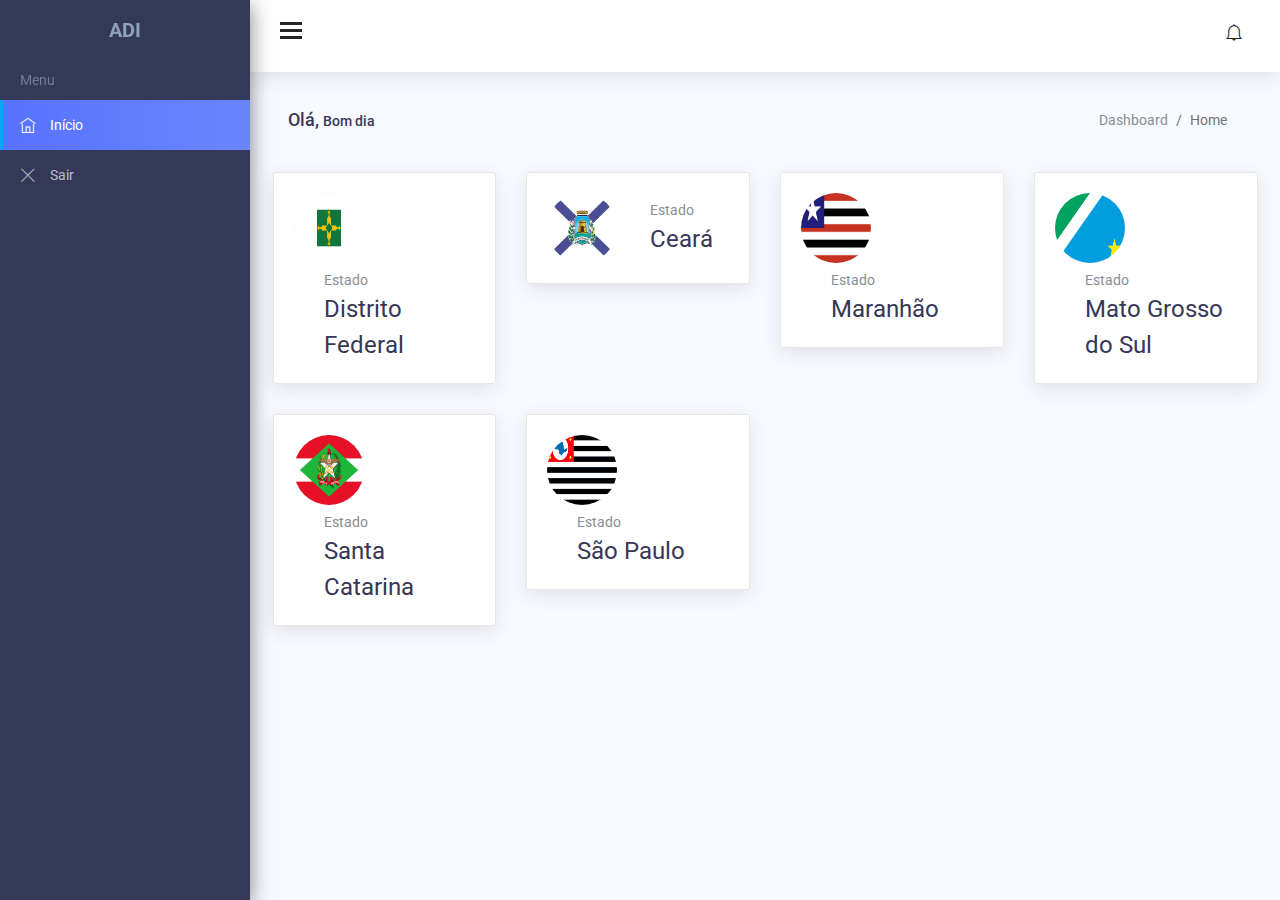
==== commit 607f6715: "ajustes" ====
--- a/index.html
+++ b/index.html
@@ -39,10 +39,10 @@
         <div class="nano">
             <div class="nano-content">
                 <ul>
-                    <div class="logo"><a href="index.html">
+                    <div class="logo"><a href="./index.html">
                             <!-- <img src="images/logo.png" alt="" /> --><span>ADI</span></a></div>
                     <li class="label">Menu</li>
-                    <li><a class="sidebar-sub-toggle"><i class="ti-home"></i> Início</a></li>
+                    <li><a class="sidebar-sub-toggle" href="./index.html"><i class="ti-home"></i> Início</a></li>
 
 
                     <li><a><i class="ti-close"></i> Sair</a></li>
